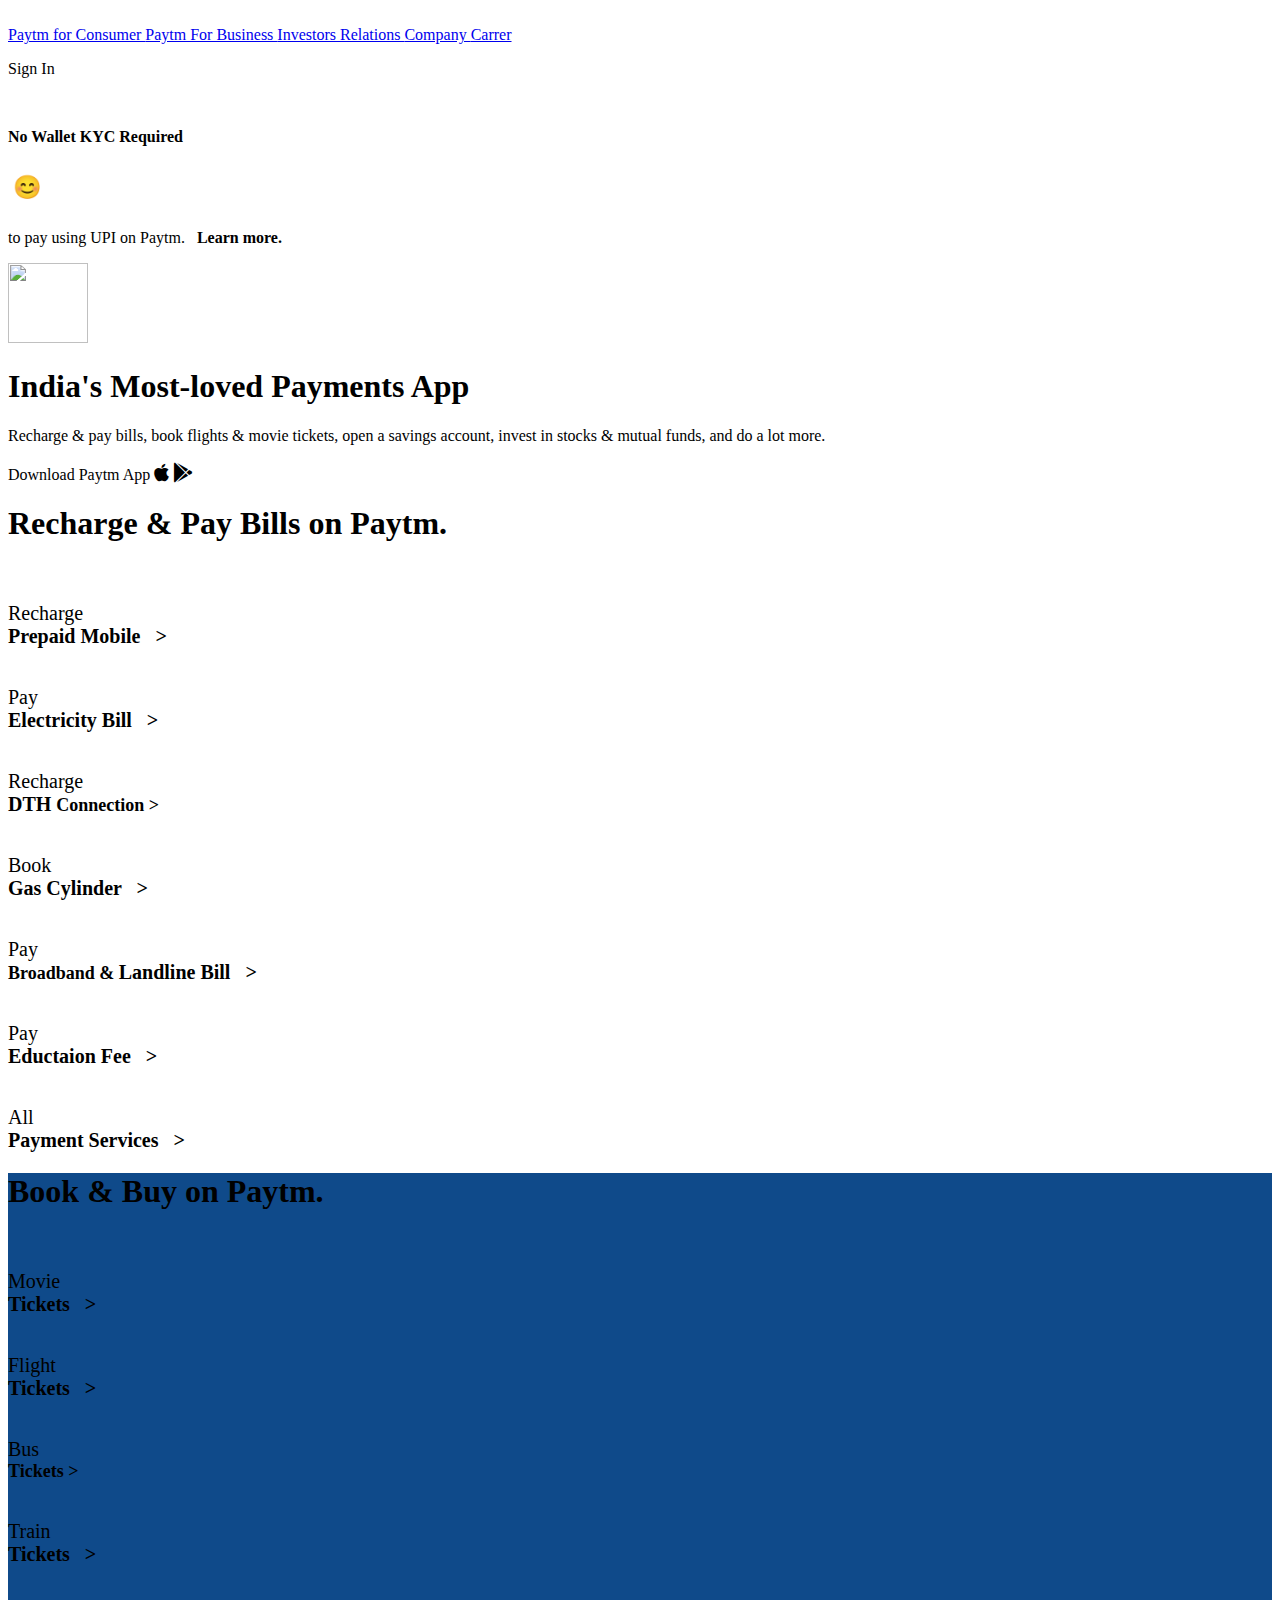
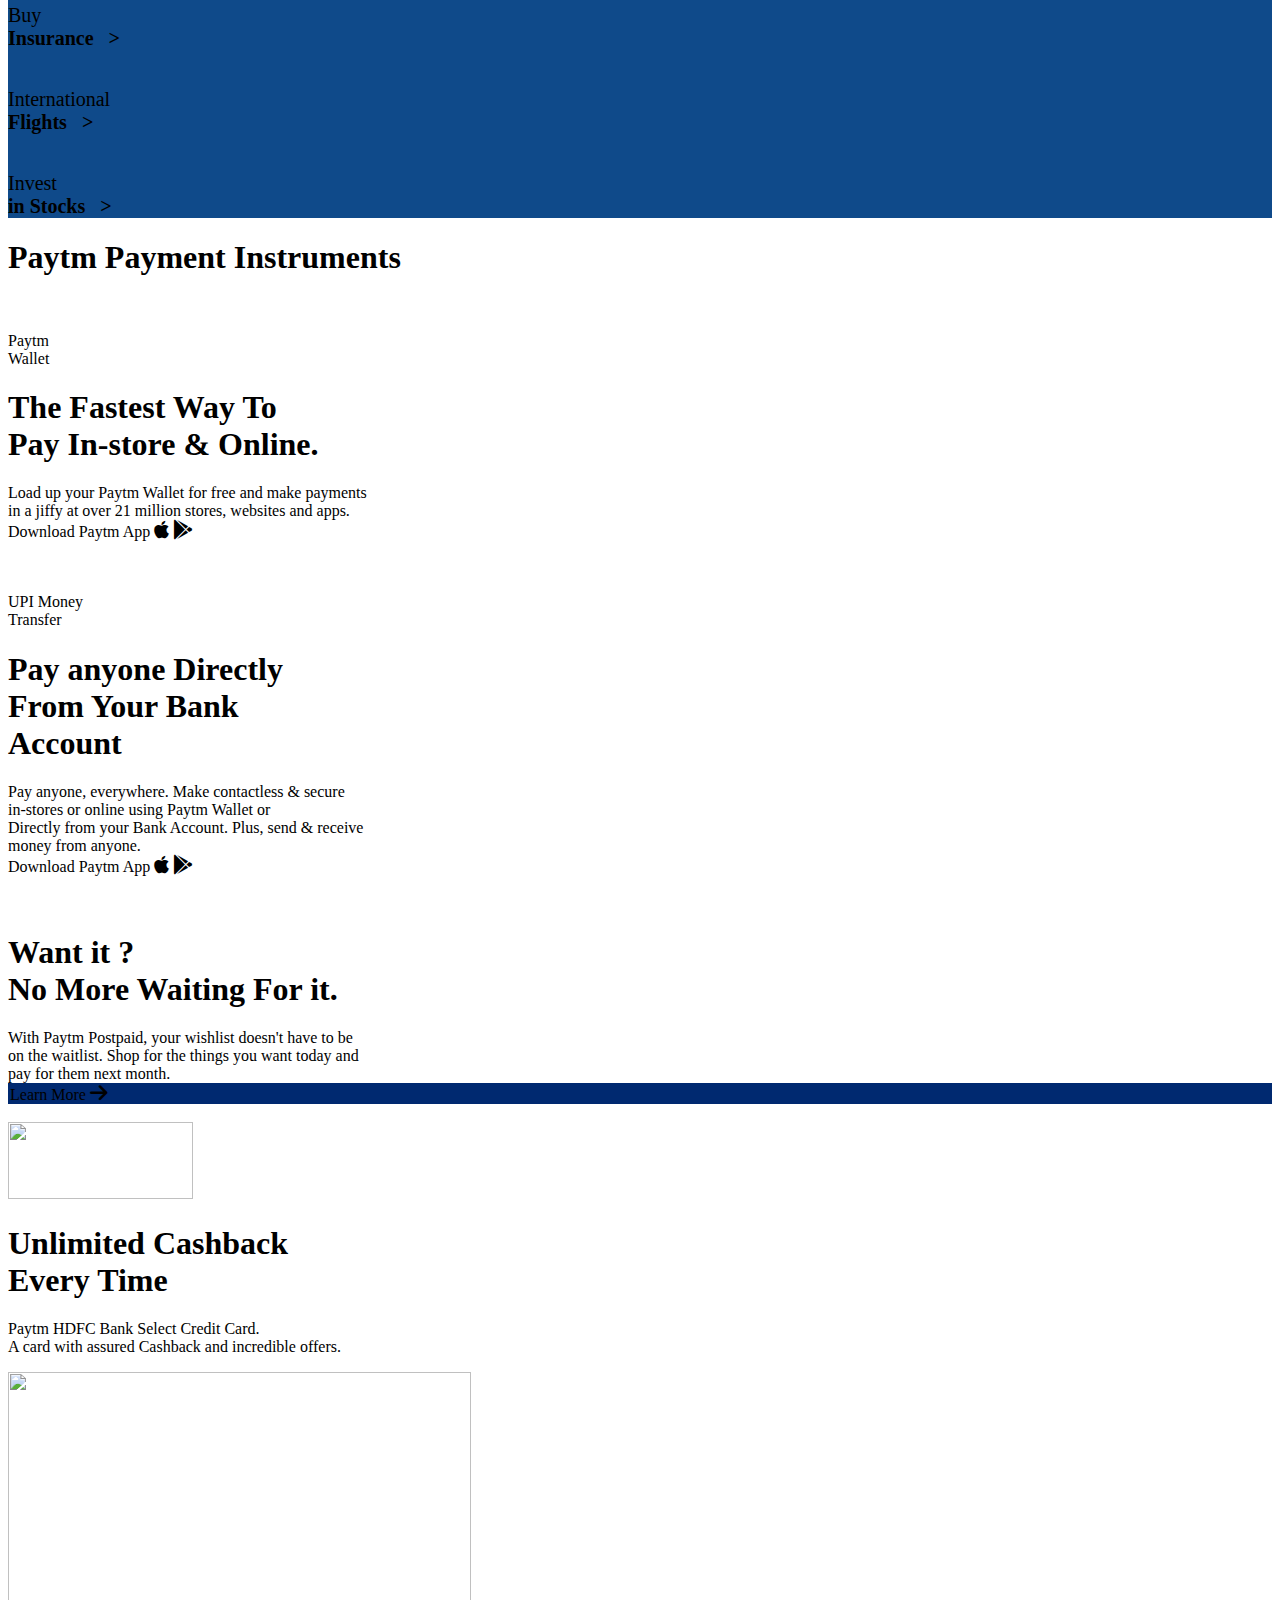
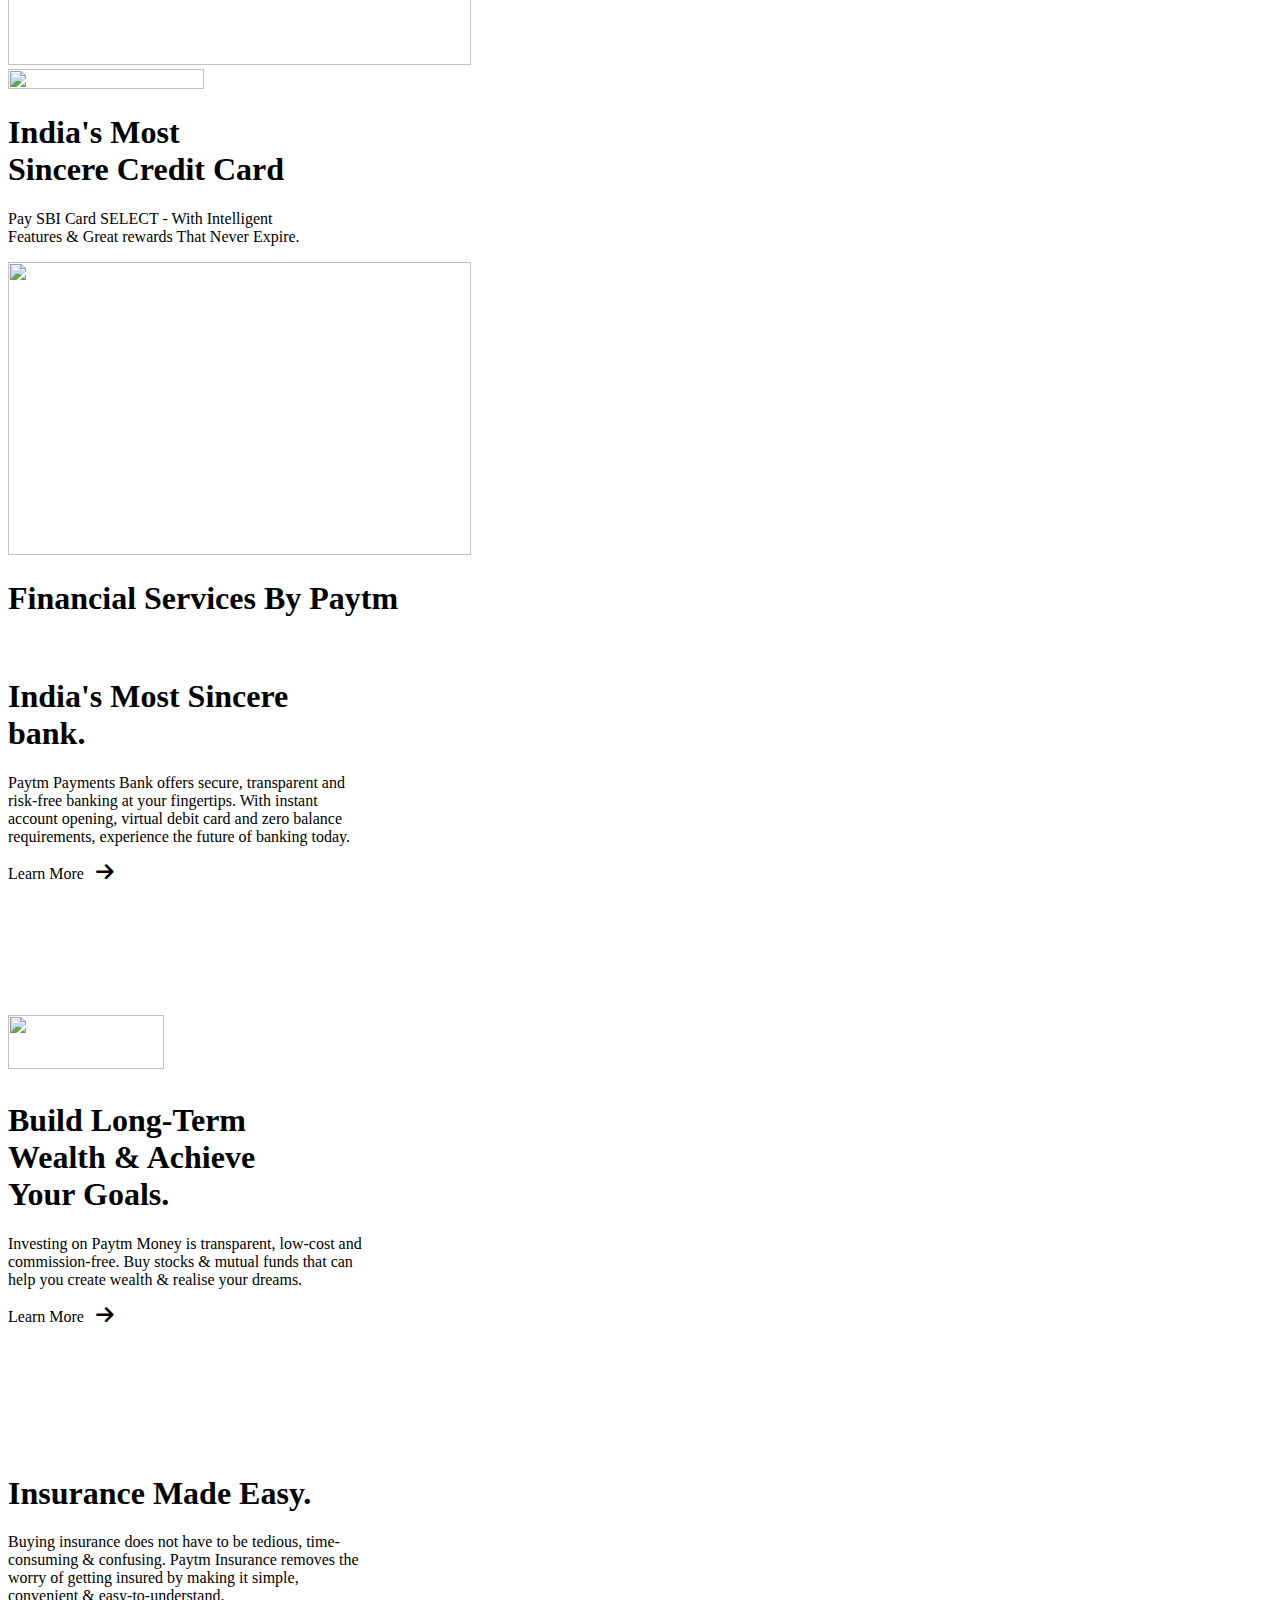
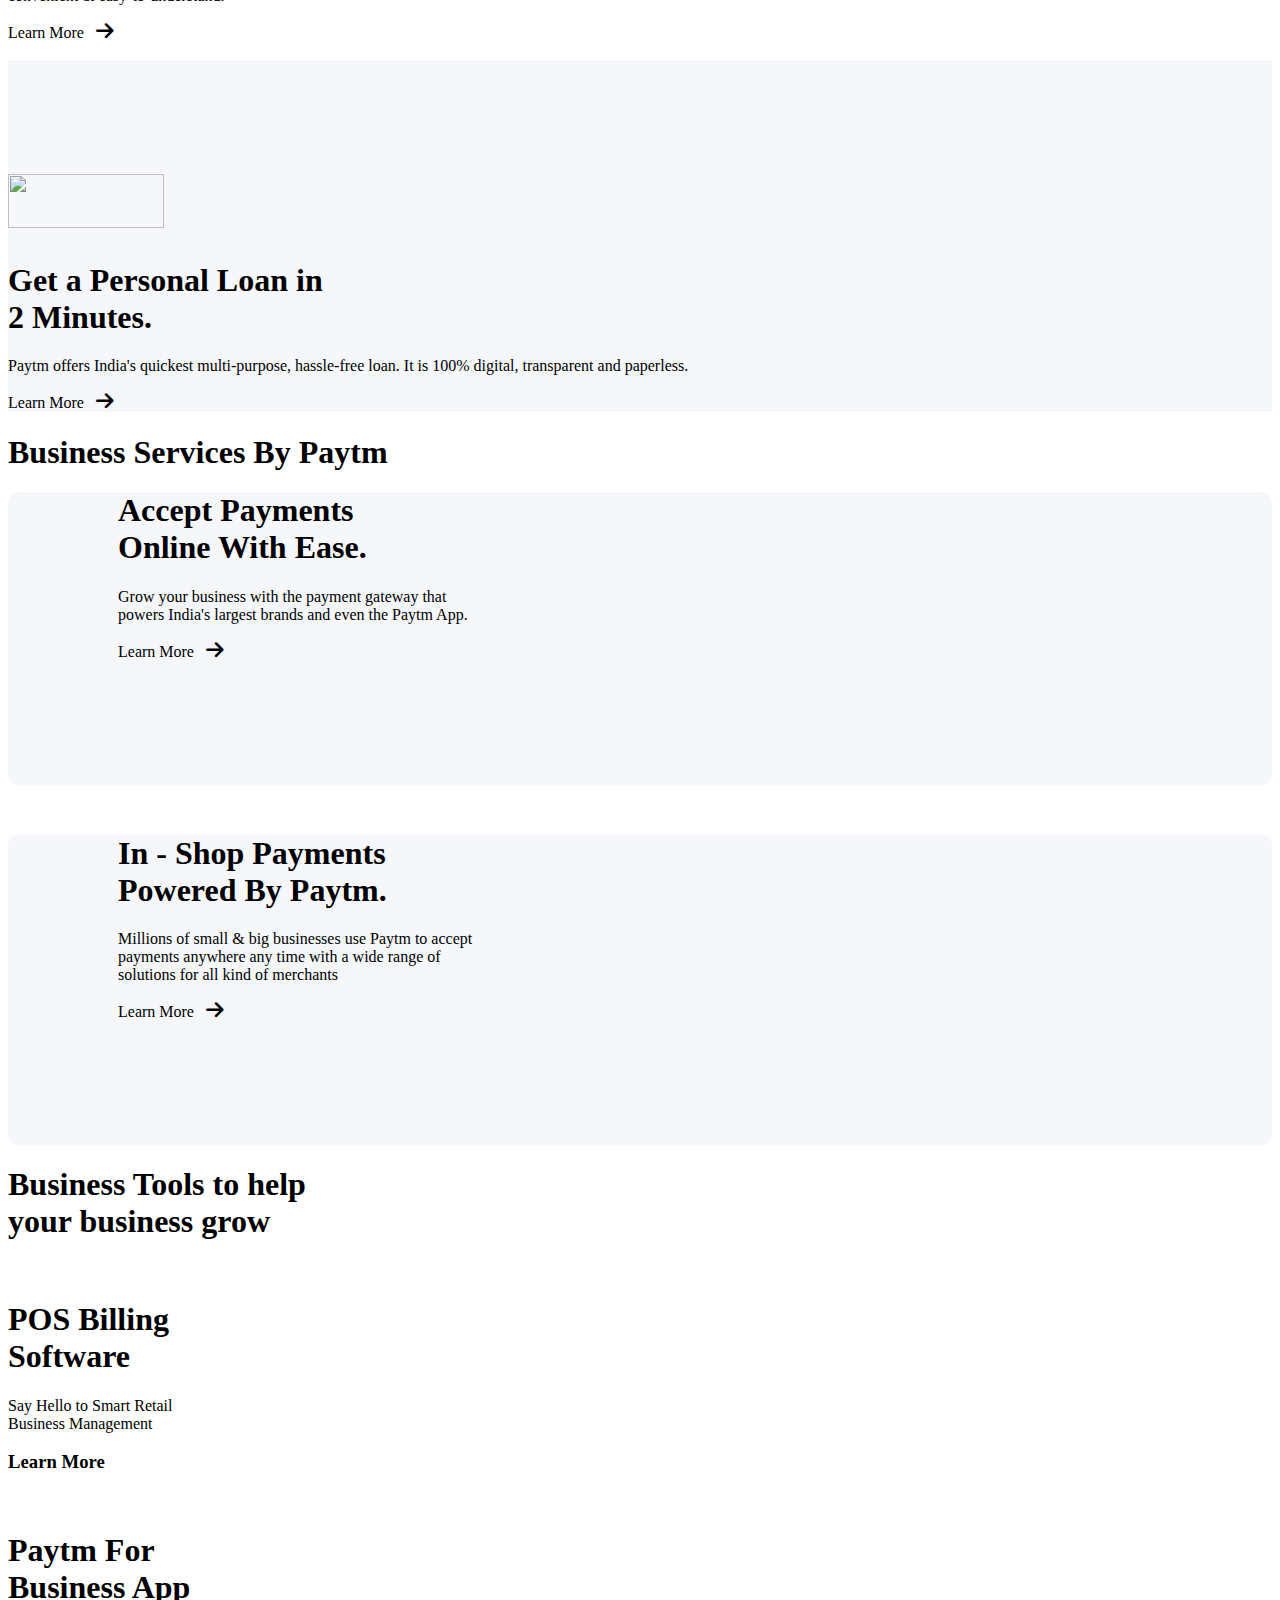
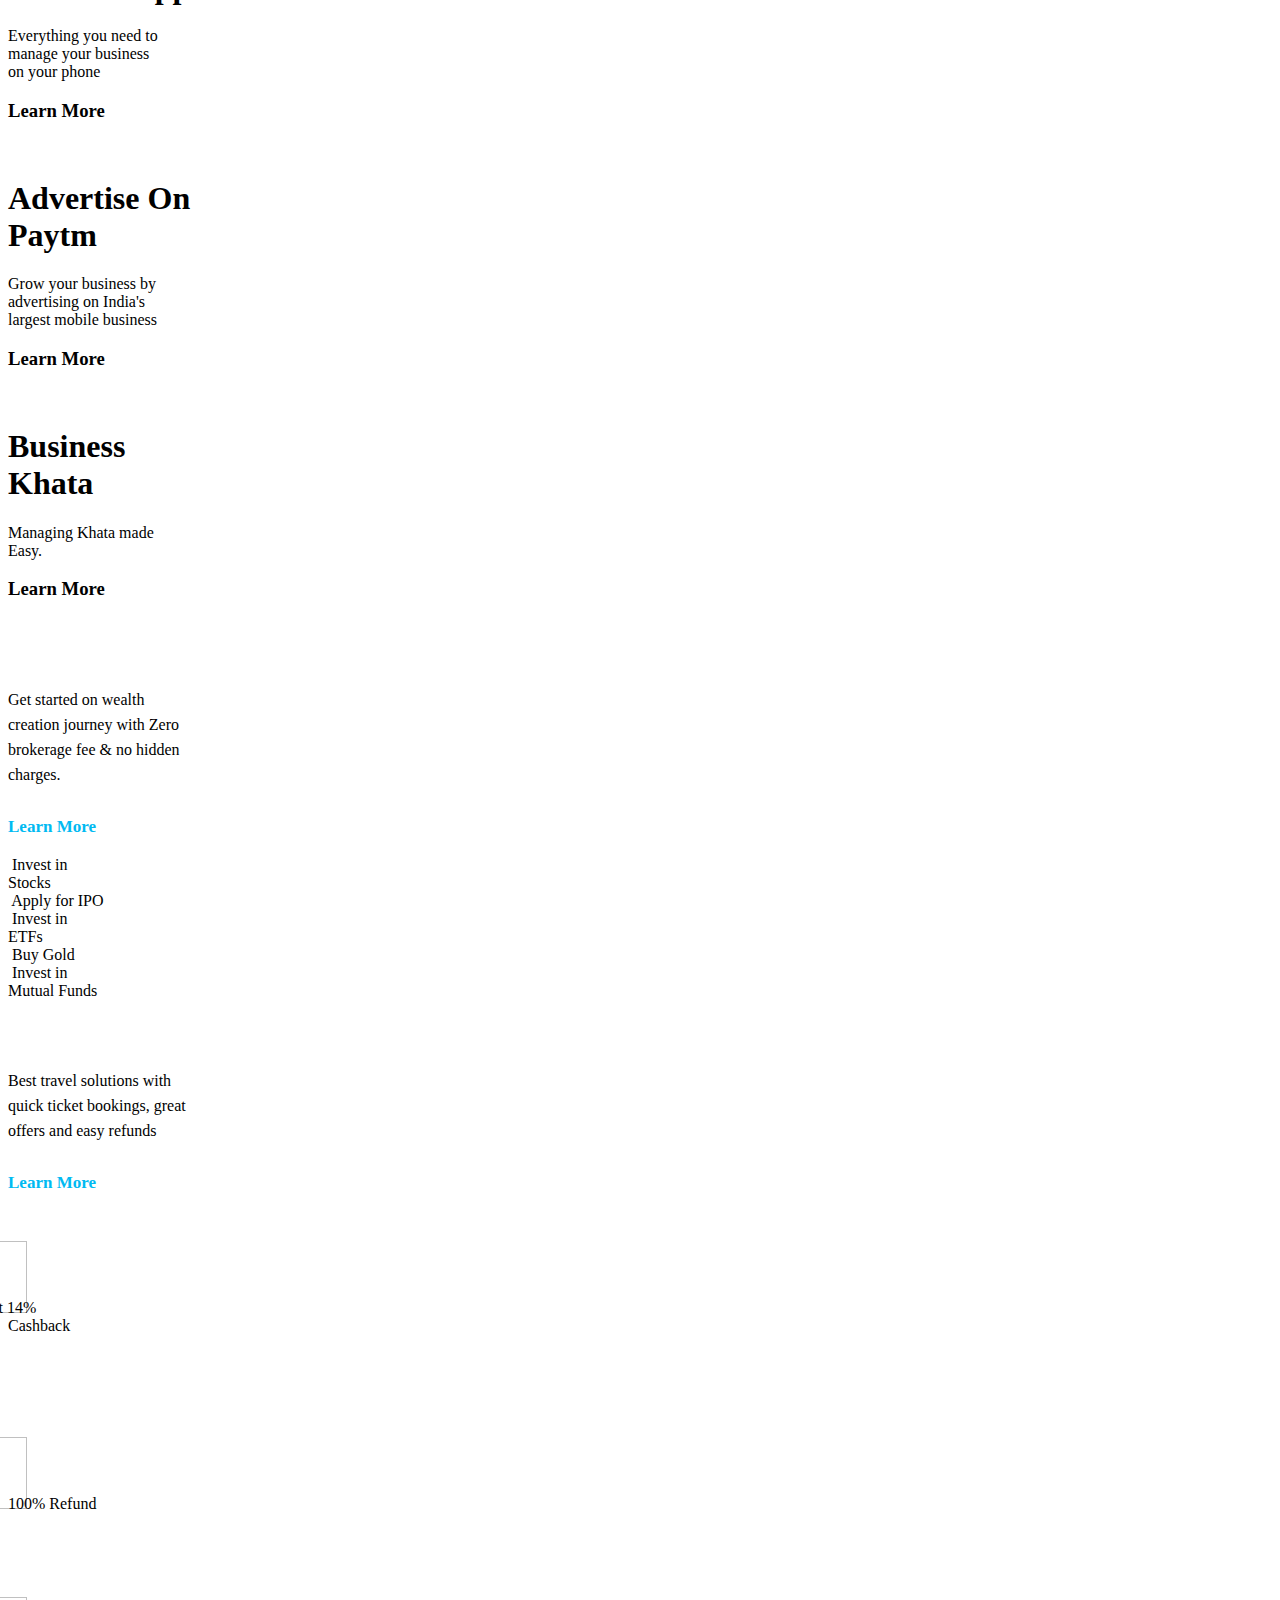
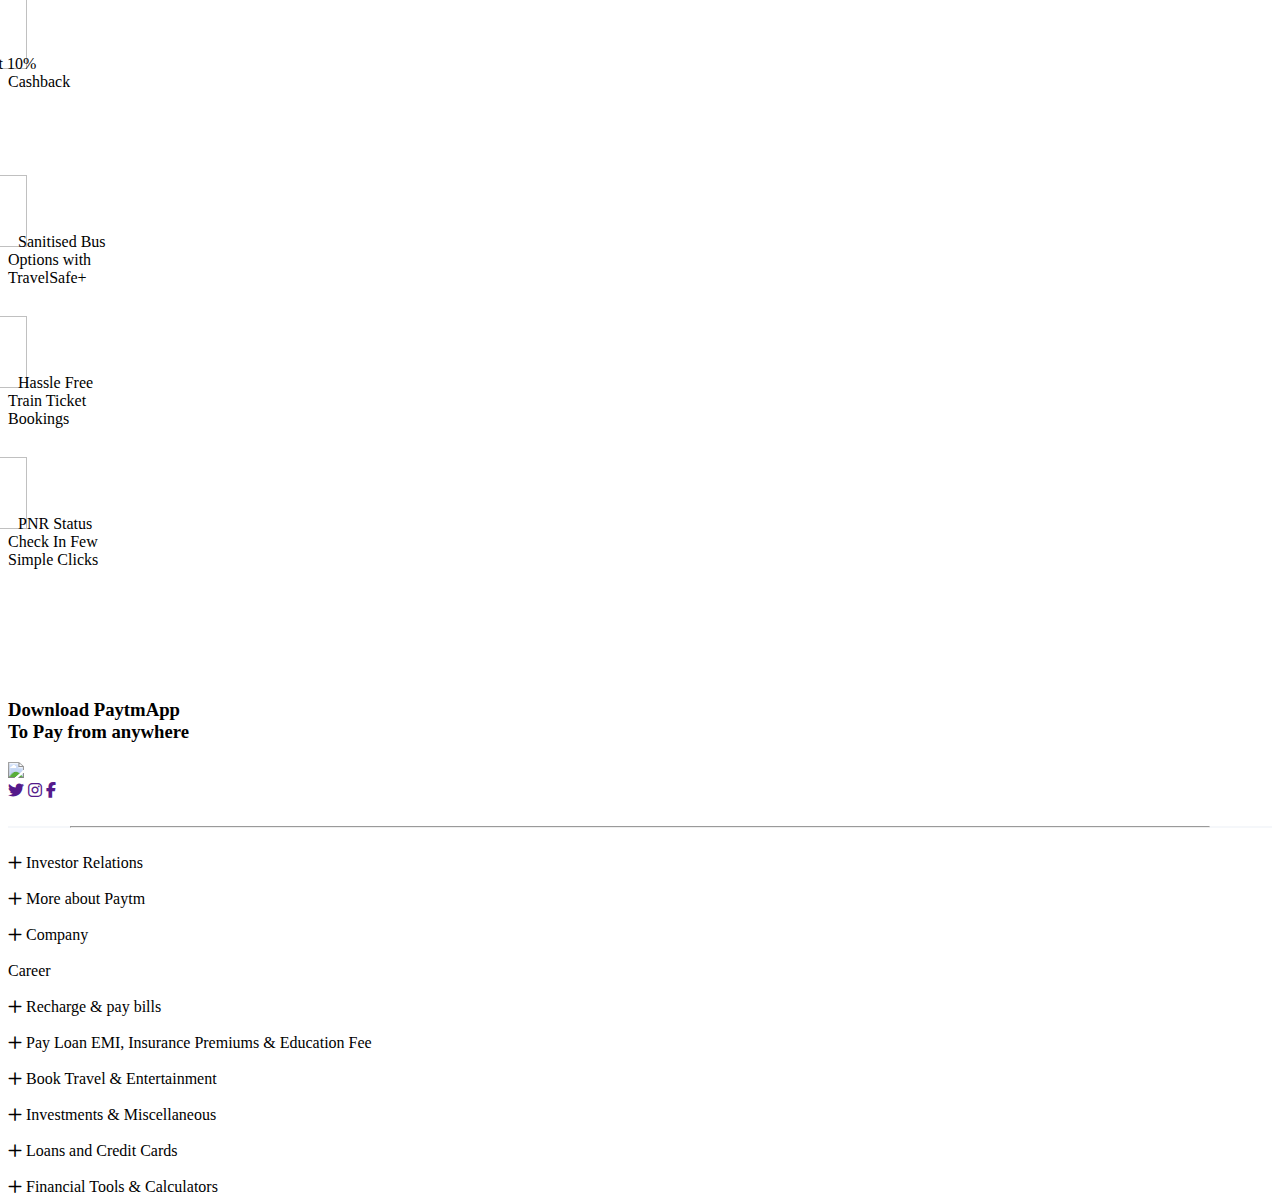
==== index.html @ c81c79cc "Create index.html" ====
<!DOCTYPE html>
<html lang="en">
<head>
    <meta charset="UTF-8">
    <meta http-equiv="X-UA-Compatible" content="IE=edge">
    <meta name="viewport" content="width=device-width, initial-scale=1.0">
    <link rel="stylesheet" href="https://cdnjs.cloudflare.com/ajax/libs/font-awesome/6.4.0/css/all.min.css" crossorigin="anonymous" referrerpolicy="no-referrer" />
    <title> Paytm: Secure & Fast UPI Payments, Recharge Mobile & Pay Bills </title>

    <link rel="icon" href="https://paytm.com/favicon.ico" type="image/x-icon">
    <link rel="apple-touch-icon" href="https://paytm.com/favicon.ico">

    <link rel="stylesheet" href="styles.css"/>

</head>
<body>
    
    <header>
        <div class="roothead">
            <div class="head1">
                <img src="images/images/1.png" alt="">
            </div>

            <nav class="head2">
                <a href="#"> Paytm for Consumer </a>
                <a href="#"> Paytm For Business </a>
                <a href="#"> Investors Relations </a>
                <a href="#"> Company </a>
                <a href="#"> Carrer </a>
            </nav>

            <div class="head3">
                <p> Sign In </p>
                <img src="images/images/2.svg" alt="">
            </div>
        </div>
    </header>

    <div class="banner">
        <p> <b> No Wallet KYC Required </b> <p style="font-size: 23px; padding: 5px;">😊</p> to pay using UPI on Paytm. <b> &nbsp; Learn more. </b> </p>
    </div>

    <div class="division1">
        <div class="part1">
            <div class="payico">
                <img width="80" height="80" src="images/images/3.png" alt="">
            </div>

            <h1>  India's Most-loved Payments App  </h1>

            <div class="divpara">
                 Recharge & pay bills, book flights & movie tickets, open a savings account, invest in stocks & mutual funds, and do a lot more.
            </div>
        </div>

        <img class="bigico" src="images/images/4.png" alt="">

        <div class="downloadpay">
            Download Paytm App 
            <i style="font-size: 20px;" class="fa-brands fa-apple"></i>
            <i style="font-size: 20px;" class="fa-brands fa-google-play"></i>
        </div>
    </div>

    <div class="recharge">
        <h1> Recharge &amp; Pay Bills on Paytm. </h1>

        <div class="flex7">
            <div class="box1">
                <img src="images/images/5.png" alt="">
                 <p style="margin-bottom: 0; font-size: 20px;"> Recharge </p>
                 <b style="margin-bottom: 0; font-size: 20px;"> Prepaid </b>
                 <b style="margin-bottom: 0; font-size: 20px;"> Mobile &NonBreakingSpace; &gt; </b>
            </div>

            <div class="box1">
                <img src="images/images/7.png" alt="">
                 <p style="margin-bottom: 0; font-size: 20px;"> Pay </p>
                 <b style="margin-bottom: 0; font-size: 20px;"> Electricity </b>
                 <b style="margin-bottom: 0; font-size: 20px;"> Bill &NonBreakingSpace; &gt; </b>
            </div>

            <div class="box1">
                <img src="images/images/8.png" alt="">
                 <p style="margin-bottom: 0; font-size: 20px;"> Recharge </p>
                 <b style="margin-bottom: 0; font-size: 20px;"> DTH </b>
                 <b style="margin-bottom: 0; font-size: 18px;"> Connection &gt; </b>
            </div>

            <div class="box1">
                <img src="images/images/9.png" alt="">
                 <p style="margin-bottom: 0; font-size: 20px;"> Book </p>
                 <b style="margin-bottom: 0; font-size: 20px;"> Gas </b>
                 <b style="margin-bottom: 0; font-size: 20px;"> Cylinder &NonBreakingSpace; &gt; </b>
            </div>

            <div class="box1">
                <img src="images/images/router.png" alt="">
                 <p style="margin-bottom: 0; font-size: 20px;"> Pay </p>
                 <b style="margin-bottom: 0; font-size: 18px;"> Broadband &amp; </b>
                 <b style="margin-bottom: 0; font-size: 20px;"> Landline Bill &NonBreakingSpace; &gt; </b>
            </div>

            <div class="box1">
                <img src="images/images/contact.png" alt="">
                 <p style="margin-bottom: 0; font-size: 20px;"> Pay </p>
                 <b style="margin-bottom: 0; font-size: 20px;"> Eductaion </b>
                 <b style="margin-bottom: 0; font-size: 20px;"> Fee &NonBreakingSpace; &gt; </b>
            </div>

            <div class="box1">
                <img src="images/images/11.png" alt="">
                 <p style="margin-bottom: 0; font-size: 20px;"> All </p>
                 <b style="margin-bottom: 0; font-size: 20px;"> Payment </b>
                 <b style="margin-bottom: 0; font-size: 20px;"> Services &NonBreakingSpace; &gt; </b>
            </div>
        </div>
    </div>

    <div class="recharge" style="background: #0f4a8a;">
        <h1> Book &amp; Buy on Paytm. </h1>

        <div class="flex7">
            <div class="box1">
                <img src="images/images/12.png" alt="">
                 <p style="margin-bottom: 0; font-size: 20px;"> Movie </p>
                 <b style="margin-bottom: 0; font-size: 20px;"> Tickets &NonBreakingSpace; &gt; </b>
            </div>

            <div class="box1">
                <img src="images/images/13.png" alt="">
                 <p style="margin-bottom: 0; font-size: 20px;"> Flight </p>
                 <b style="margin-bottom: 0; font-size: 20px;"> Tickets &NonBreakingSpace; &gt; </b>
            </div>

            <div class="box1">
                <img src="images/images/14.png" alt="">
                 <p style="margin-bottom: 0; font-size: 20px;"> Bus </p>
                 <b style="margin-bottom: 0; font-size: 18px;"> Tickets &gt; </b>
            </div>

            <div class="box1">
                <img src="images/images/15.png" alt="">
                 <p style="margin-bottom: 0; font-size: 20px;"> Train </p>
                 <b style="margin-bottom: 0; font-size: 20px;"> Tickets &NonBreakingSpace; &gt; </b>
            </div>

            <div class="box1">
                <img src="images/images/16.png" alt="">
                 <p style="margin-bottom: 0; font-size: 20px;"> Buy </p>
                 <b style="margin-bottom: 0; font-size: 20px;"> Insurance &NonBreakingSpace; &gt; </b>
            </div>

            <div class="box1">
                <img src="images/images/17.png" alt="">
                 <p style="margin-bottom: 0; font-size: 20px;"> International </p>
                 <b style="margin-bottom: 0; font-size: 20px;"> Flights &NonBreakingSpace; &gt; </b>
            </div>

            <div class="box1">
                <img src="images/images/18.png" alt="">
                 <p style="margin-bottom: 0; font-size: 20px;"> Invest </p>
                 <b style="margin-bottom: 0; font-size: 20px;"> in Stocks &NonBreakingSpace; &gt; </b>
            </div>
        </div>
    </div>

    <div class="instrument">
        <h1> Paytm Payment Instruments </h1>
        <div class="ban1">
            <div class="fast">
                <div class="wallet">
                    <div class="wallie">
                        <img src="images/images/20.png" alt="">
                        <p> Paytm <br> Wallet </p>
                    </div>

                    <div class="wallet2">
                        <h1> The Fastest Way To <br> Pay In-store &amp; Online. </h1>
                        <span> Load up your Paytm Wallet for free and make payments <br> in a jiffy at over 21 million stores, websites and apps. </span>
                        
                    </div>

                    <div class="downloadpay">
                        Download Paytm App 
                        <i style="font-size: 20px;" class="fa-brands fa-apple"></i>
                        <i style="font-size: 20px;" class="fa-brands fa-google-play"></i>
                    </div>
                </div>

                <img style="margin-top:-155px" width="539" src="images/images/19.png" alt="">
            </div>
        </div>
    </div>

    <div class="instrument" style="padding-top: 0; padding-bottom: 0;">
        <div class="ban1">
            <div class="fast">
                <div class="wallet">
                    <div class="wallie">
                        <img src="images/images/21.png" alt="">
                        <p> UPI Money <br> Transfer </p>
                    </div>

                    <div class="wallet2">
                        <h1> Pay anyone Directly <br> From Your Bank <br> Account </h1>
                        <span> Pay anyone, everywhere. Make contactless & secure <br> in-stores or online using Paytm Wallet or <br> Directly from your Bank Account. Plus, send & receive <br> money from anyone. </span>
                        
                    </div>

                    <div class="downloadpay">
                        Download Paytm App 
                        <i style="font-size: 20px;" class="fa-brands fa-apple"></i>
                        <i style="font-size: 20px;" class="fa-brands fa-google-play"></i>
                    </div>
                </div>

                <img style="margin-top:-155px" width="539" src="images/images/22.png" alt="">
            </div>
        </div>
    </div>

    <div class="instrument" style="padding-top: 0; padding-bottom: 0;">
        <div class="ban1">
            <div class="fast">
                <div class="wallet">
                    <div class="wallie">
                        <img src="images/images/23.png" alt="">
                    </div>

                    <div class="wallet2">
                        <h1> Want it ? <br> No More Waiting For it.</h1>
                        <span> With Paytm Postpaid, your wishlist doesn't have to be <br> on the waitlist. Shop for the things you want today and <br> pay for them next month. </span>
                        
                    </div>

                    <div class="downloadpay" style="background: #002970; padding-left: 2px; padding-right: 2px;">
                        Learn More 
                        <i style="font-size: 20px;" class="fa-solid fa-arrow-right"></i>
                    </div>
                </div>

                <img style="margin-top:-155px" width="539" src="images/images/19.png" alt="">
            </div>
        </div>
    </div>

    <div class="paybank">
        <div class="bank1">
            <img width="185.07" height="77" src="images/images/25.png" alt="">
            <h1> Unlimited Cashback <br> Every Time </h1>
            <p> Paytm HDFC Bank Select Credit Card. <br> A card with assured Cashback and incredible offers. </p>
            <img width="463" height="293" src="images/images/26.png" alt="">
        </div>

        <div class="bank2">
            <img width="196.07" height="20" src="images/images/27.png" alt="">
            <h1> India's Most <br> Sincere Credit Card </h1>
            <p> Pay SBI Card SELECT - With Intelligent <br> Features &AMP; Great rewards That Never Expire. </p>
            <img width="463" height="293" src="images/images/28.png" alt="">
        </div>
    </div>

    <div class="finance">
        <h1> Financial Services By Paytm </h1>

        <div class="sincere">
            <div class="finger">
                <div class="fingerleft">
                    <img style="width: 212px; padding-bottom: 12px;" src="images/images/29.png" alt=""></img>

                    <h1> India's Most Sincere <br> bank. </h1>

                    <p> Paytm Payments Bank offers secure, transparent and <br> risk-free banking at your fingertips. With instant <br> account opening, virtual debit card and zero balance <br>requirements, experience the future of banking today.</p>
                
                    <span> Learn More &NonBreakingSpace; <i style="font-size: 20px;" class="fa-solid fa-arrow-right"></i> </span>
                </div>

                <img style="width:452px; z-index:1;" src="images/images/30.png" alt="">
            </div>
        </div>
    </div>

    <div class="finance2">
        <div class="sincere2">
            <div class="finger2">
                <img style="margin-top:110px; width:452px; z-index:1;" src="images/images/31.png" alt="">

                <div class="fingerright">
                    <img style="width: 156px; height:54px; padding-bottom: 12px;" src="images/images/32.png" alt=""></img>

                    <h1> Build Long-Term <br> Wealth &amp; Achieve <br> Your Goals. </h1>

                    <p> Investing on Paytm Money is transparent, low-cost and <br> commission-free. Buy stocks & mutual funds that can <br> help you create wealth & realise your dreams. </p>
                
                    <span> Learn More &NonBreakingSpace; <i style="font-size: 20px;" class="fa-solid fa-arrow-right"></i> </span>
                </div>
            </div>
        </div>
    </div>

    <div class="finance">
        <div class="sincere">
            <div class="finger" style="margin-top: 110px;">
                <div class="fingerleft">
                    <img style="width: 212px; padding-bottom: 12px;" src="images/images/34.jpeg" alt=""></img>

                    <h1> Insurance Made Easy. </h1>

                    <p> Buying insurance does not have to be tedious, time-<br>consuming & confusing. Paytm Insurance removes the <br> worry of getting insured by making it simple, <br> convenient & easy-to-understand. </p>
                
                    <span> Learn More &NonBreakingSpace; <i style="font-size: 20px;" class="fa-solid fa-arrow-right"></i> </span>
                </div>

                <img style="width:452px; z-index:1;" src="images/images/35.png" alt="">
            </div>
        </div>
    </div>

    <div class="finance2" style="background-image: none;">
        <div class="sincere2" style="background:#f5f7fa;">
            <div class="finger2">
                <img style="margin-top:110px; width:452px; z-index:1;" src="images/images/36.png" alt="">

                <div class="fingerright">
                    <img style="width: 156px; height:54px; padding-bottom: 12px;" src="images/images/37.png" alt=""></img>

                    <h1> Get a Personal Loan in <br> 2 Minutes. </h1>

                    <p> Paytm offers India's quickest multi-purpose, hassle-free loan. It is 100% digital, transparent and paperless. </p>
                
                    <span> Learn More &NonBreakingSpace; <i style="font-size: 20px;" class="fa-solid fa-arrow-right"></i> </span>
                </div>
            </div>
        </div>
    </div>

    <div class="finance">
        <h1> Business Services By Paytm </h1>

        <div class="sincere">
            <div class="finger" style="border-radius: 10px; background:#f5f7fa;">
                <div class="fingerleft">
                    <h1 style="padding-left: 110px;"> Accept Payments <br> Online With Ease. </h1>

                    <p style="padding-left: 110px;"> Grow your business with the payment gateway that <br> powers India's largest brands and even the Paytm App. </p>
                    <span style="margin-left: 110px;"> Learn More &NonBreakingSpace; <i style="font-size: 20px;" class="fa-solid fa-arrow-right"></i> </span>
                </div>

                <img style="width: 433px; z-index:1; padding-top: 60px; padding-bottom: 60px;" src="images/images/38.png" alt="">
            </div>

             <div class="finger" style="border-radius: 10px; background:#f5f7fa; margin-top: 50px;">
                <div class="fingerleft">
                    <h1 style="padding-left: 110px;"> In - Shop Payments <br> Powered By Paytm. </h1>

                    <p style="padding-left: 110px;"> Millions of small & big businesses use Paytm to accept <br> payments anywhere any time with a wide range of <br> solutions for all kind of merchants </p>
                    <span style="margin-left: 110px;"> Learn More &NonBreakingSpace; <i style="font-size: 20px;" class="fa-solid fa-arrow-right"></i> </span>
                </div>

                <img style="width: 433px; z-index:1; padding-top: 60px; padding-bottom: 60px;" src="images/images/39.png" alt="">
            </div>
        </div>
    </div>

    <div class="business">
        <h1> Business Tools to help <br> your business grow </h1>
        <div class="smallbox">
            <div class="sbox1">
                <img style="width: 100%;" src="images/images/40.png" alt="">

                <h1> POS Billing <br> Software </h1>

                <p> Say Hello to Smart Retail <br> Business Management </p>
                <h3> <b> Learn More </b> </h3>
            </div>

            <div class="sbox1">
                <img style="width: 100%;" src="images/images/41.png" alt="">

                <h1> Paytm For <br>Business App </h1>

                <p> Everything you need to <br> manage your business <br> on your phone </p>
                <h3> <b> Learn More </b> </h3>
            </div>

            <div class="sbox1">
                <img style="width: 100%;" src="images/images/42.png" alt="">

                <h1> Advertise On <br> Paytm </h1>

                <p> Grow your business by <br> advertising on India's <br> largest mobile business </p>
                <h3> <b> Learn More </b> </h3>
            </div>

            <div class="sbox1">
                <img style="width: 100%;" src="images/images/43.png" alt="">

                <h1> Business <br> Khata </h1>

                <p> Managing Khata made <br> Easy. </p>
                <h3> <b> Learn More </b> </h3>
            </div>
        </div>
    </div>

    <div class="wealth">
        <div class="wealthleft">
            <img width="160" src="images/images/44.png" alt="">

            <p style="margin-top: 50px; line-height: 25px;"> Get started on wealth <br> creation journey with Zero <br> brokerage fee & no hidden <br> charges. </p>

            <p style="padding-top: 10px; font-size: 17px; color: #00baf2; font-weight: 600; line-height: 25px; cursor: pointer;"> Learn More </p>
        </div>

        <div class="rightwealth">
            <div class="wbox1">
                <div class="wbox2">
                    <img src="images/images/45.png" alt="">
                    <span> Invest in <br> Stocks </span>
                </div>
            </div>

            <div class="wbox1">
                <div class="wbox2">
                    <img src="images/images/46.png" alt="">
                    <span> Apply for IPO </span>
                </div>
            </div>

            <div class="wbox1">
                <div class="wbox2">
                    <img src="images/images/47.png" alt="">
                    <span> Invest in <br> ETFs </span>
                </div>
            </div>

            <div class="wbox1">
                <div class="wbox2">
                    <img src="images/images/48.png" alt="">
                    <span> Buy Gold </span>
                </div>
            </div>

            <div class="wbox1">
                <div class="wbox2">
                    <img src="images/images/49.png" alt="">
                    <span> Invest in <br> Mutual Funds </span>
                </div>
            </div>
        </div>
    </div>

    <div class="wealth" style="margin-bottom: 130px;">
        <div class="wealthleft">
            <img width="160" src="images/images/50.png" alt="">

            <p style="margin-top: 50px; line-height: 25px;"> Best travel solutions with <br> quick ticket bookings, great <br> offers and easy refunds </p>

            <p style="padding-top: 10px; font-size: 17px; color: #00baf2; font-weight: 600; line-height: 25px; cursor: pointer;"> Learn More </p>
        </div>

        <div class="rightwealth">
            <div class="wbox1">
                <div class="wbox2">
                    <img style="width: 72px; height: 72px; margin-top: 29px; margin-left: -53px;" src="images/images/51.png" alt="">
                    <span style="margin-left: -53px;"> Flat 14% <br> Cashback </span>

                    <p style="margin-top: 0px; margin-left: -53px; color: #fff;"> <b> with code </b> </p>
                    <p style="margin-top: -8px; margin-left: -13px; color: #fff; font-size: small;"> <b> WELCOMEFLIGHT </b> </p>
                </div>
                <br>
            </div>

            <div class="wbox1">
                <div class="wbox2">
                    <img style="width: 72px; height: 72px; margin-top: 29px; margin-left: -53px;" src="images/images/52.png" alt="">
                    <span style="margin-left: -23px;"> 100% Refund </span>

                    <p style="margin-top: 0px; margin-left: -53px; color: #fff;"> <b> with patm's </b> </p>
                    <p style="margin-top: -8px; margin-left: -13px; color: #fff; font-size: smaller;"> <b> Cancellation Protect </b> </p>
                </div>
            </div>

            <div class="wbox1">
                <div class="wbox2">
                    <img style="width: 72px; height: 72px; margin-top: 29px; margin-left: -53px;" src="images/images/53.png" alt="">
                    <span style="margin-left: -53px;"> Flat 10% <br> Cashback </span>

                    <p style="margin-top: 0px; margin-left: -53px; color: #fff;"> <b> with code </b> </p>
                    <p style="margin-top: -8px; margin-left: -53px; color: #fff; font-size: small;"> <b> HAPPYBUS </b> </p>
                </div>
            </div>

            <div class="wbox1">
                <div class="wbox2">
                    <img style="width: 72px; height: 72px; margin-top: 29px; margin-left: -53px;" src="images/images/54.png" alt="">
                    <span style="margin-left: -13px;"> Sanitised Bus <br> Options with <br> TravelSafe+ </span>
                </div>
            </div>

            <div class="wbox1">
                <div class="wbox2">
                    <img style="width: 72px; height: 72px; margin-top: 29px; margin-left: -53px;" src="images/images/55.png" alt="">
                    <span style="margin-left: -13px;"> Hassle Free <br> Train Ticket  <br> Bookings </span>
                </div>
            </div>

            <div class="wbox1">
                <div class="wbox2">
                    <img style="width: 72px; height: 72px; margin-top: 29px; margin-left: -53px;" src="images/images/56.png" alt="">
                    <span style="margin-left: -13px;"> PNR Status <br> Check In Few  <br> Simple Clicks </span>
                </div>
            </div>
        </div>
    </div>


    <div class="div18">
        <h3>Download PaytmApp<br>To Pay from anywhere</h3>
        <a href=""><img src="images/images/57.jpg"></a>
        <!-- <a href=""><img src="images/google.svg"></a> -->
        <div>
          <a href=""><i class="fa-brands fa-twitter"></i></a>
            <a href=""><i class="fa-brands fa-instagram"></i></a>
            <a href=""><i class="fa-brands fa-facebook-f"></i></a>
        </div>
      </div>
      <br>

      <div style="background: #f5f7fa;">
        <hr width="90%">
      </div>

      <br>
      <div class="div19">
        <i class="fa-regular fa-plus"></i>
        <span>Investor Relations</span>
        <span class="line"></span>

        <br>
        <br>
        <i class="fa-regular fa-plus"></i>
        <span>More about Paytm</span>
        <span class="line" style="padding:0% 40%"></span>

        <br>
        <br>
        <i class="fa-regular fa-plus"></i>
        <span>Company </span>
        <span class="line" style="padding:0% 42.4%"></span>

        <br>
        <br>
        <span>Career</span>
        <span class="line" style="padding:0% 44.25%"></span>

        <br>
        <br>
        <i class="fa-regular fa-plus"></i>
        <span>Recharge & pay bills</span>
        <span class="line" style="padding:0% 40%"></span>

        <br>
        <br>
        <i class="fa-regular fa-plus"></i>
        <span>Pay Loan EMI, Insurance Premiums & Education Fee</span>
        <span class="line" style="padding:0% 31.5%"></span>

        <br>
        <br>
        <i class="fa-regular fa-plus"></i>
        <span>Book Travel & Entertainment</span>
        <span class="line" style="padding:0% 38%"></span>

        <br>
        <br>
        <i class="fa-regular fa-plus"></i>
        <span>Investments & Miscellaneous</span>
        <span class="line" style="padding:0% 38%"></span>

        <br>
        <br>
        <i class="fa-regular fa-plus"></i>
        <span>Loans and Credit Cards</span>
        <span class="line" style="padding:0% 39.5%"></span>

        <br>
        <br>
        <i class="fa-regular fa-plus"></i>
        <span>Financial Tools & Calculators</span>
        <span class="line" style="padding:0% 38%"></span>
      </div>

      <div class="l1"></div>
      <div class="l2"></div>

</body>
</html>
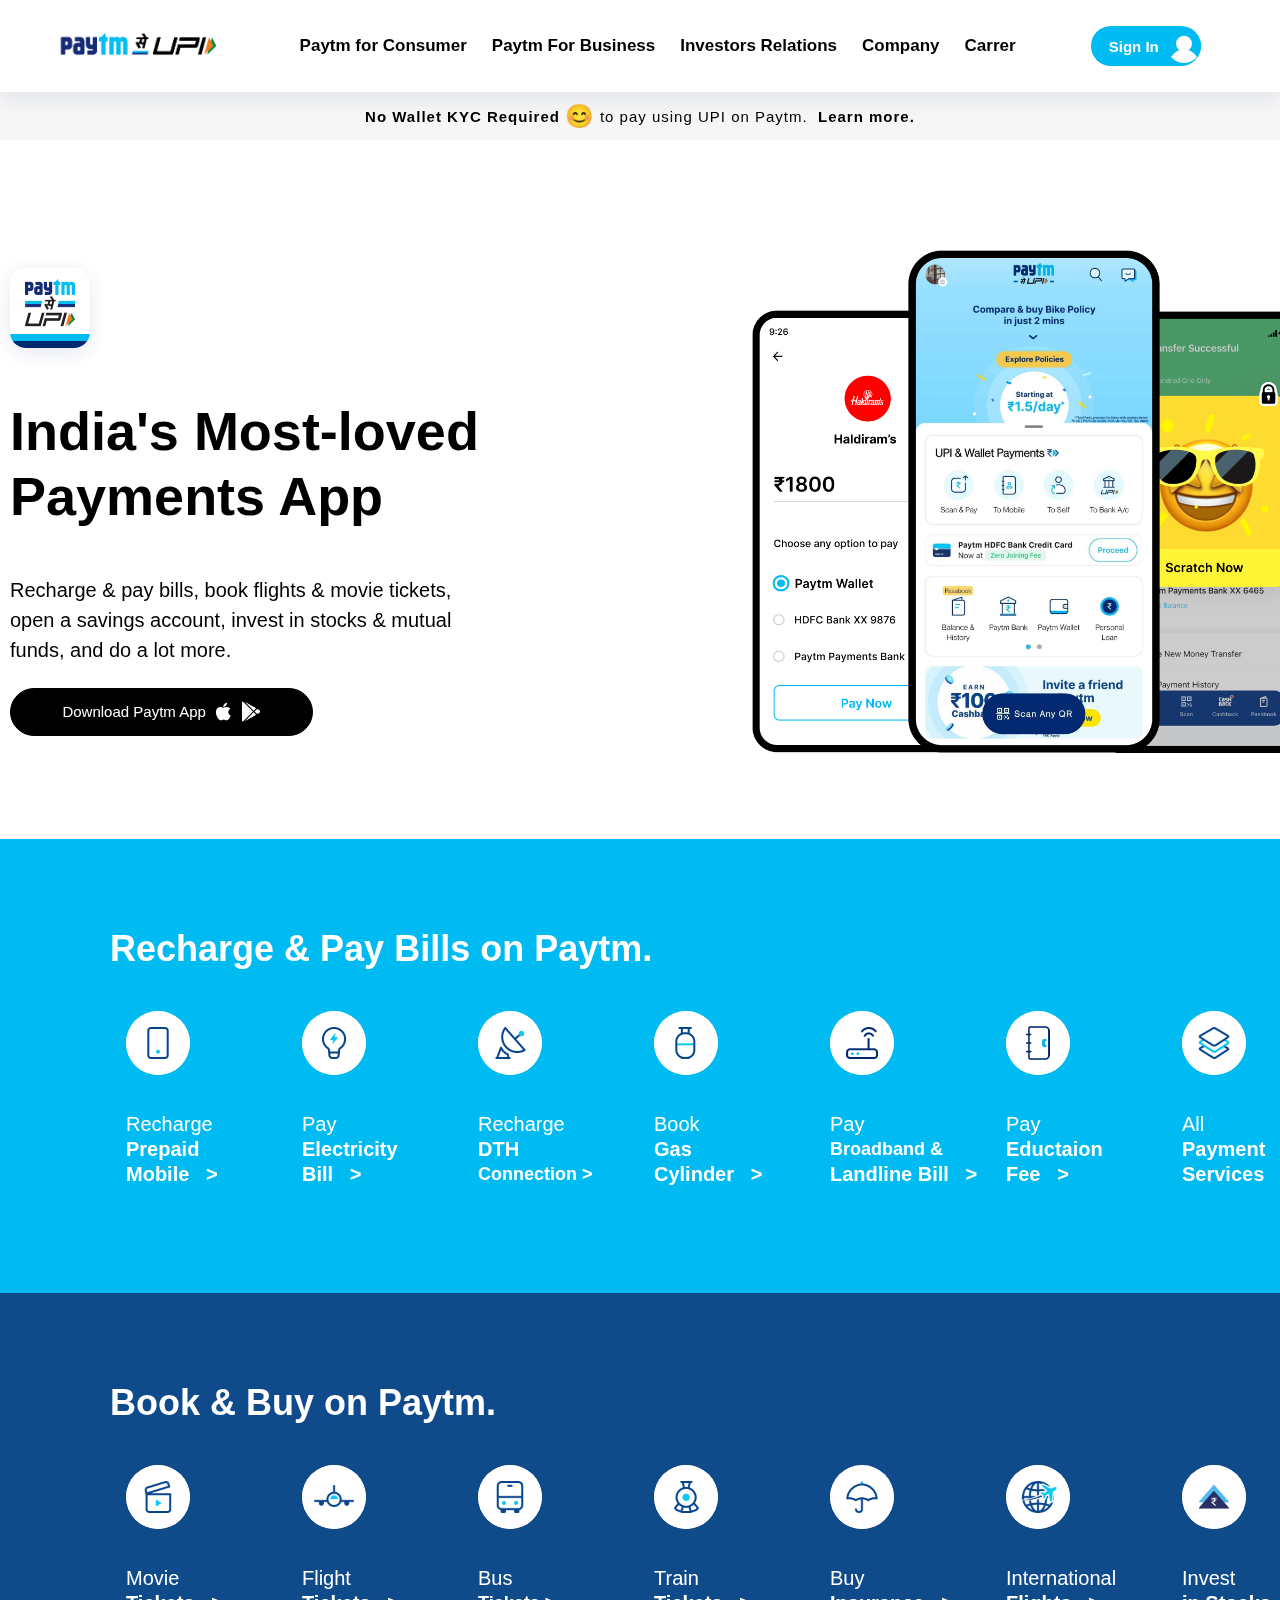
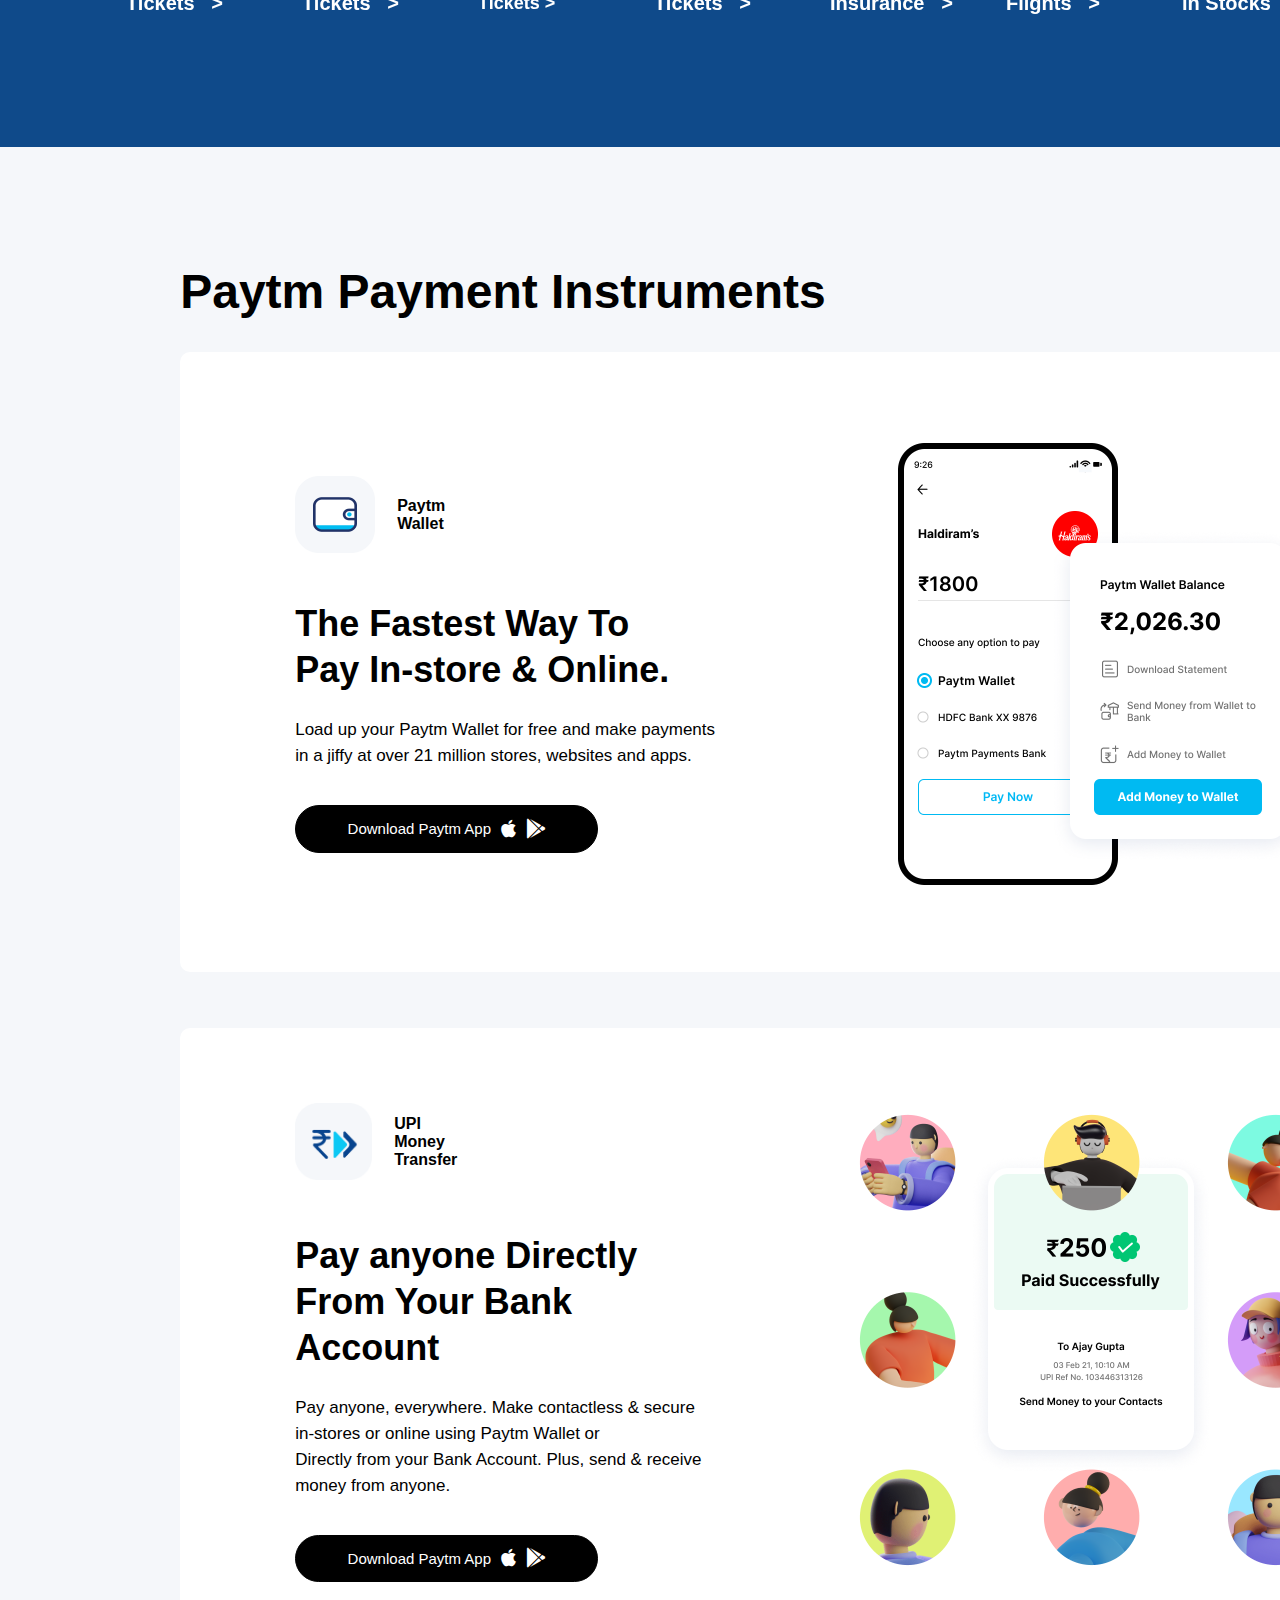
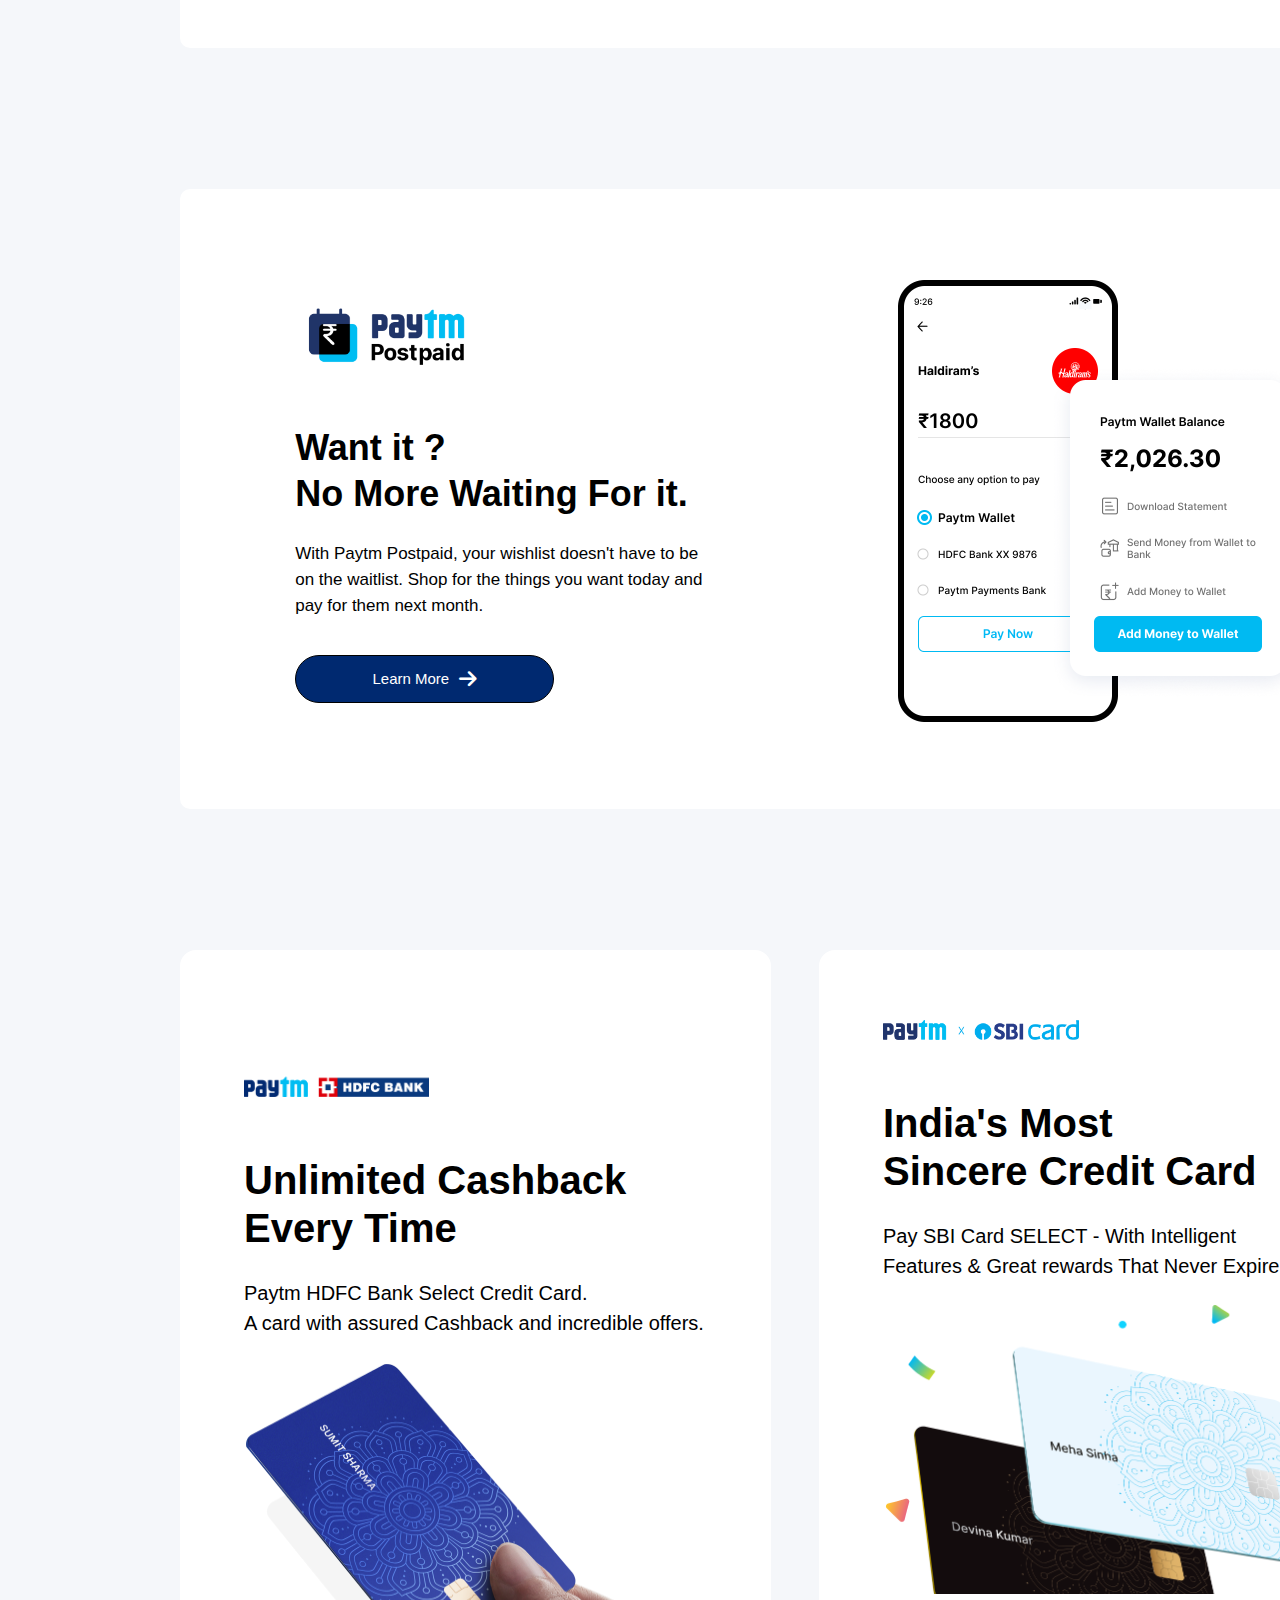
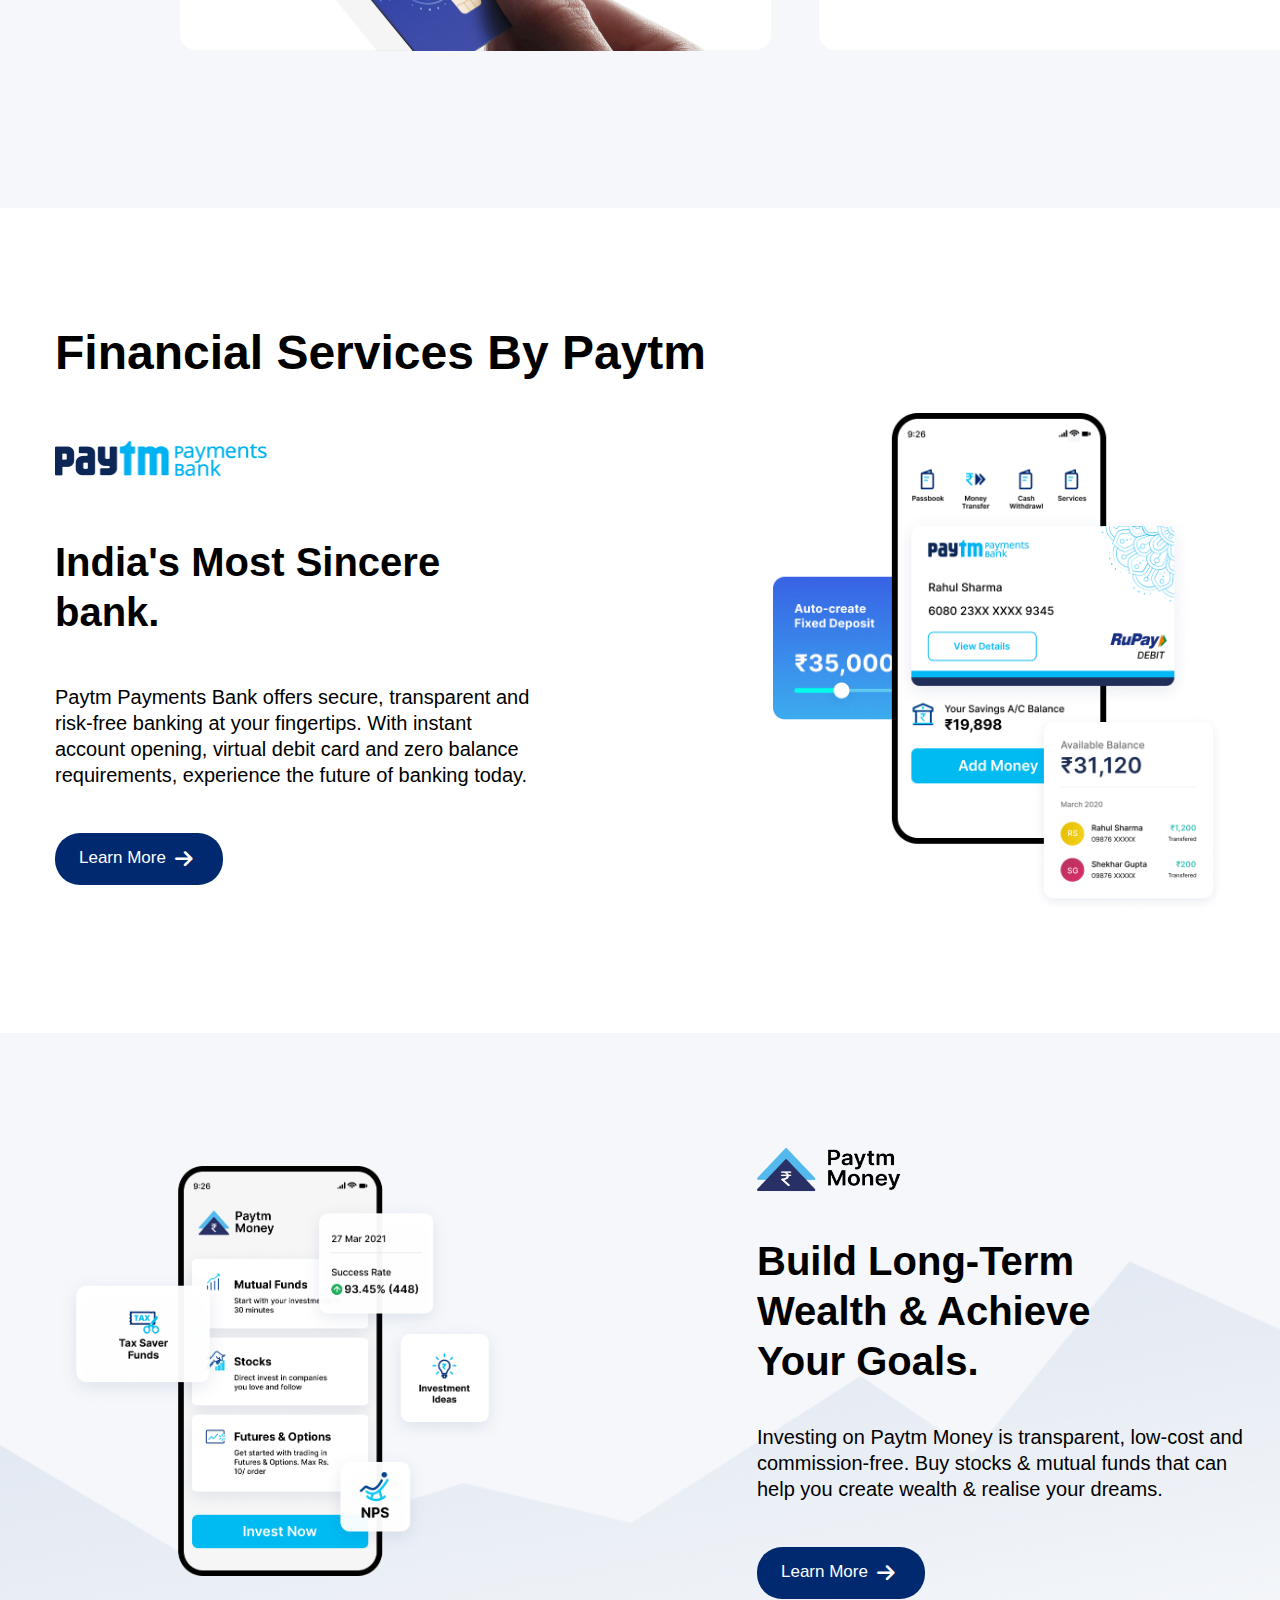
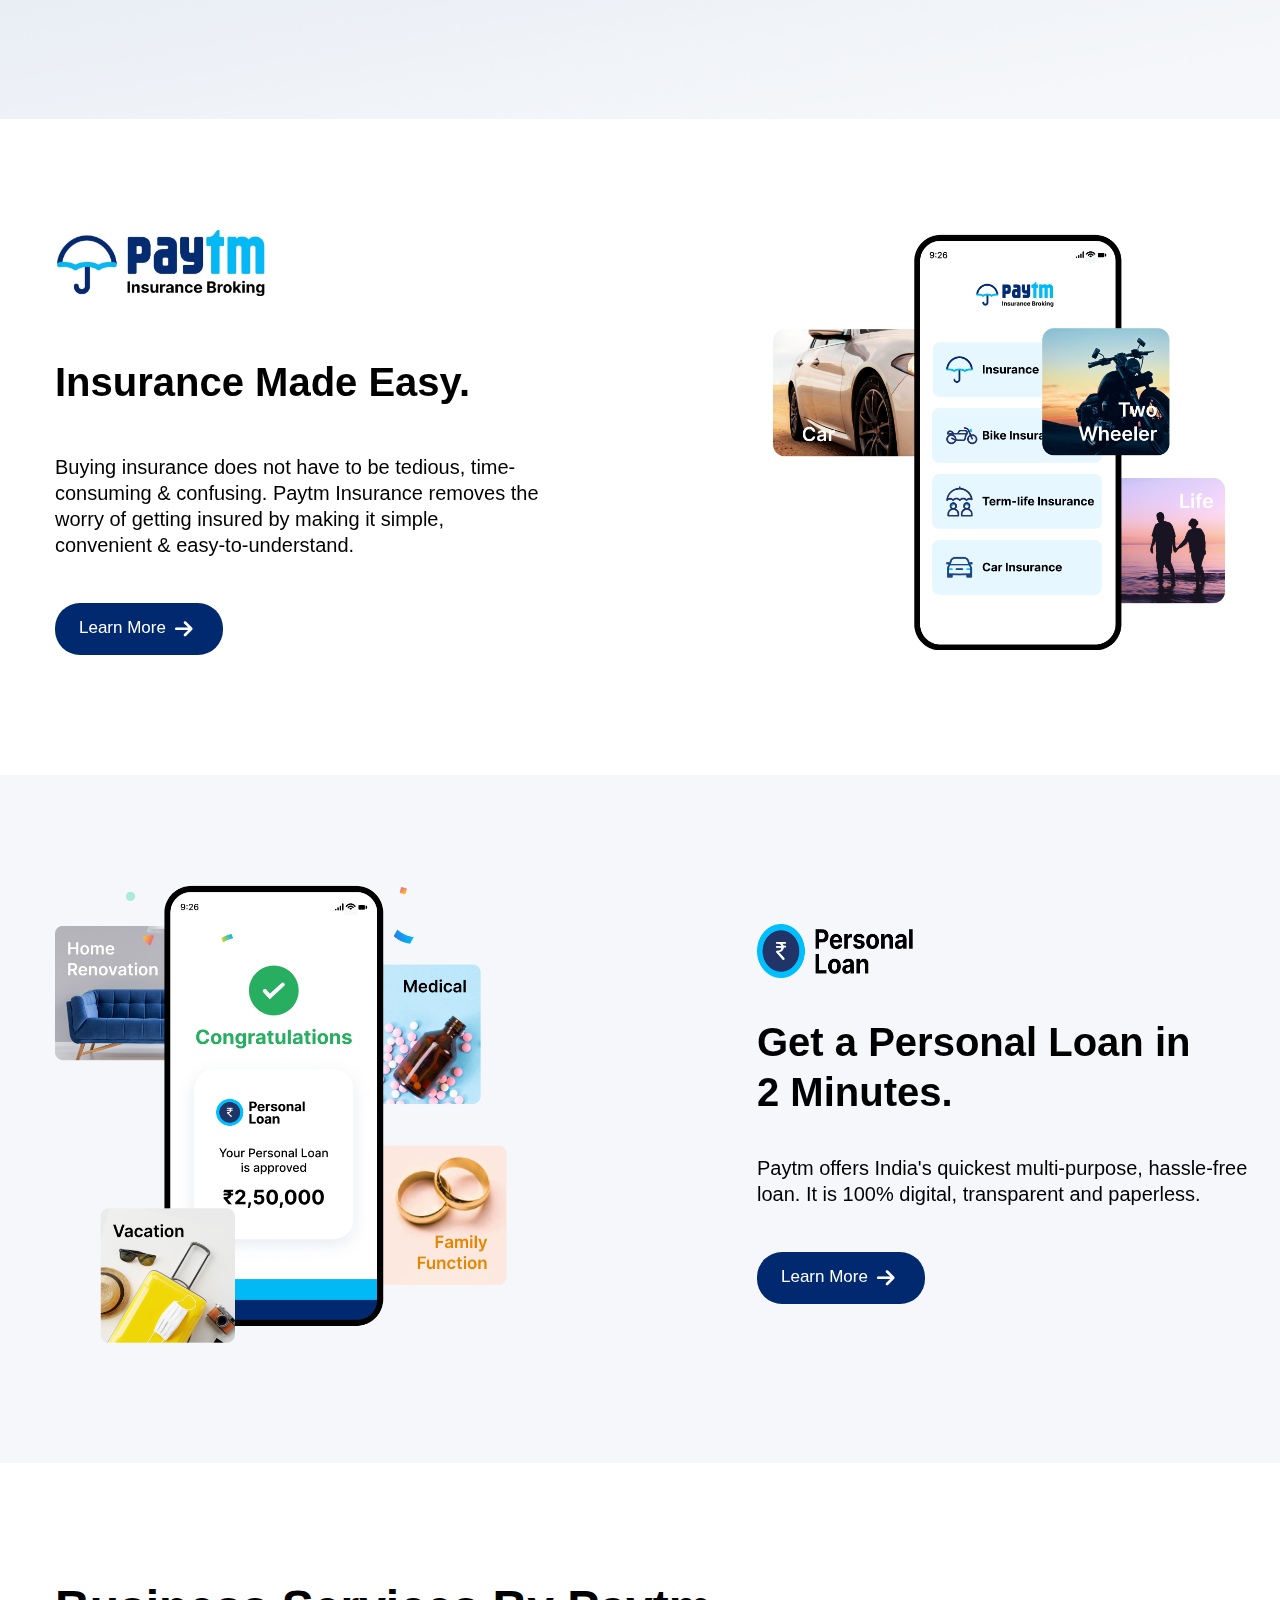
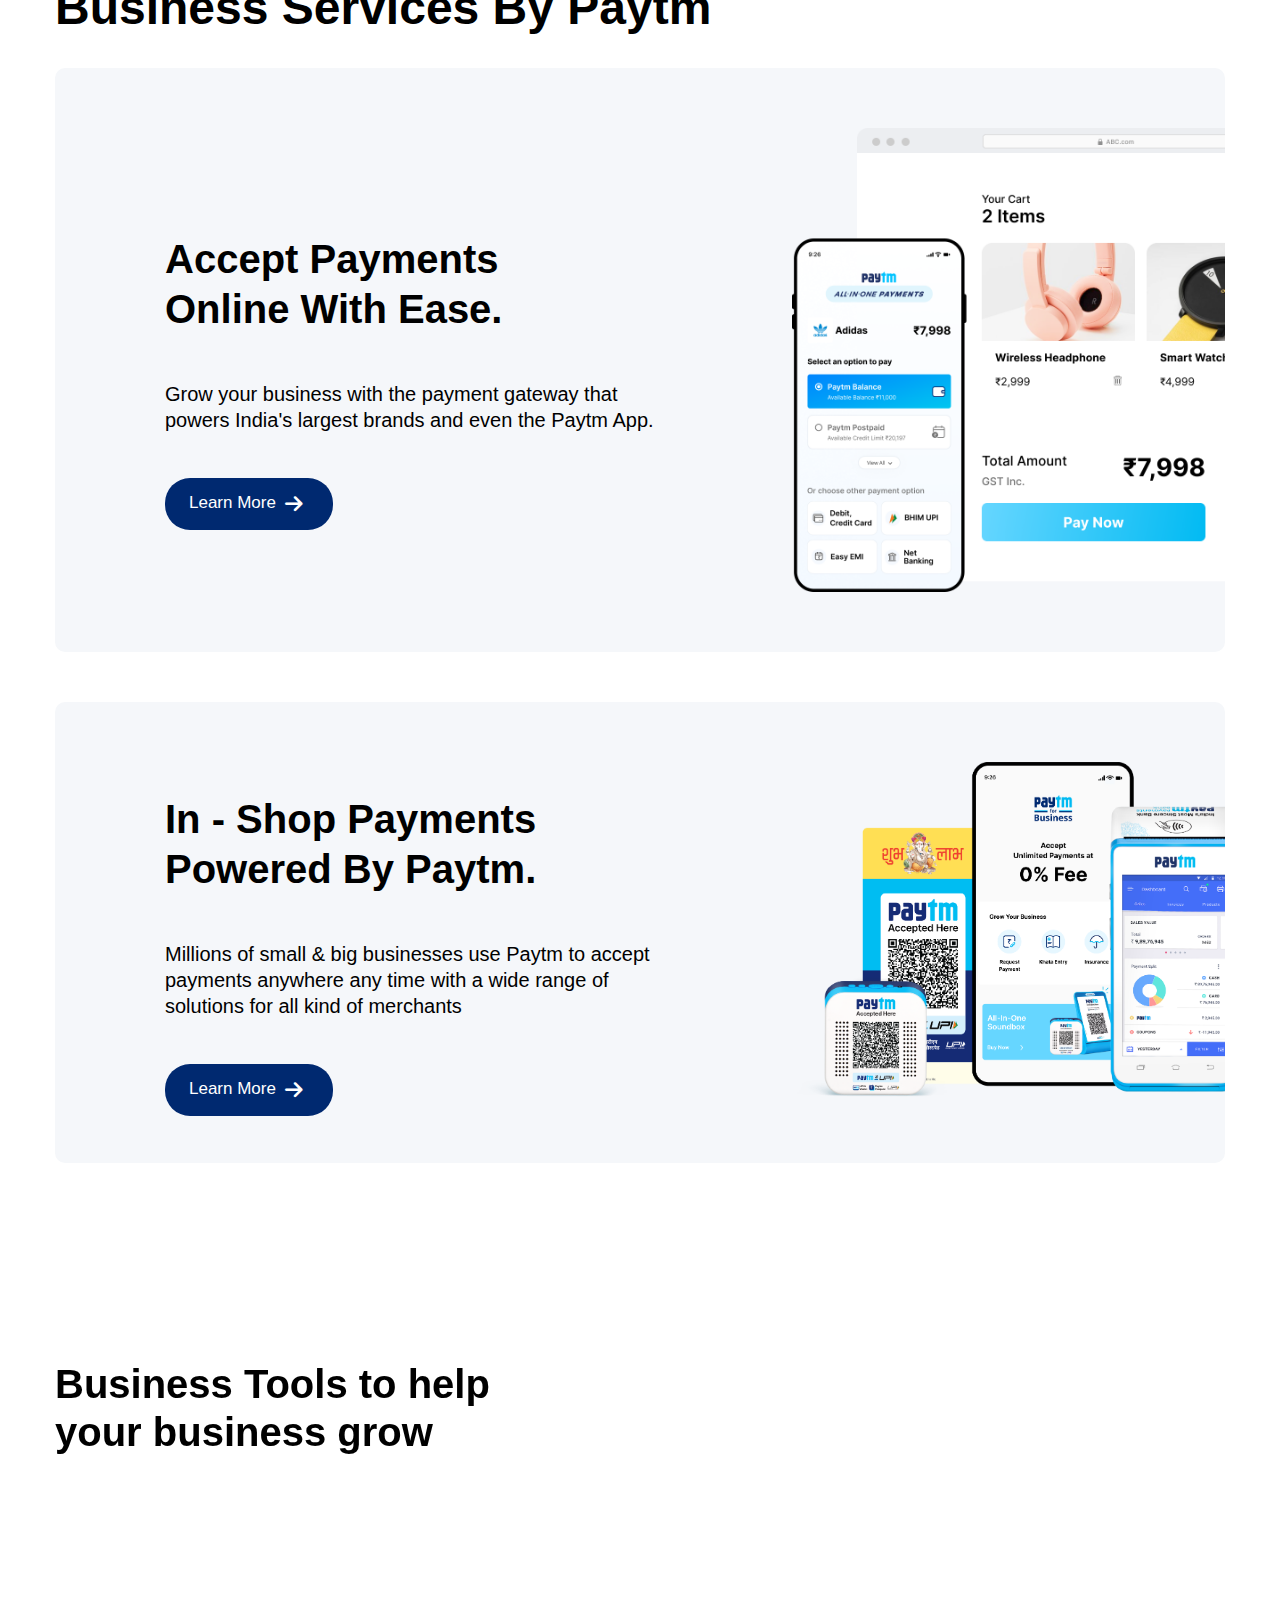
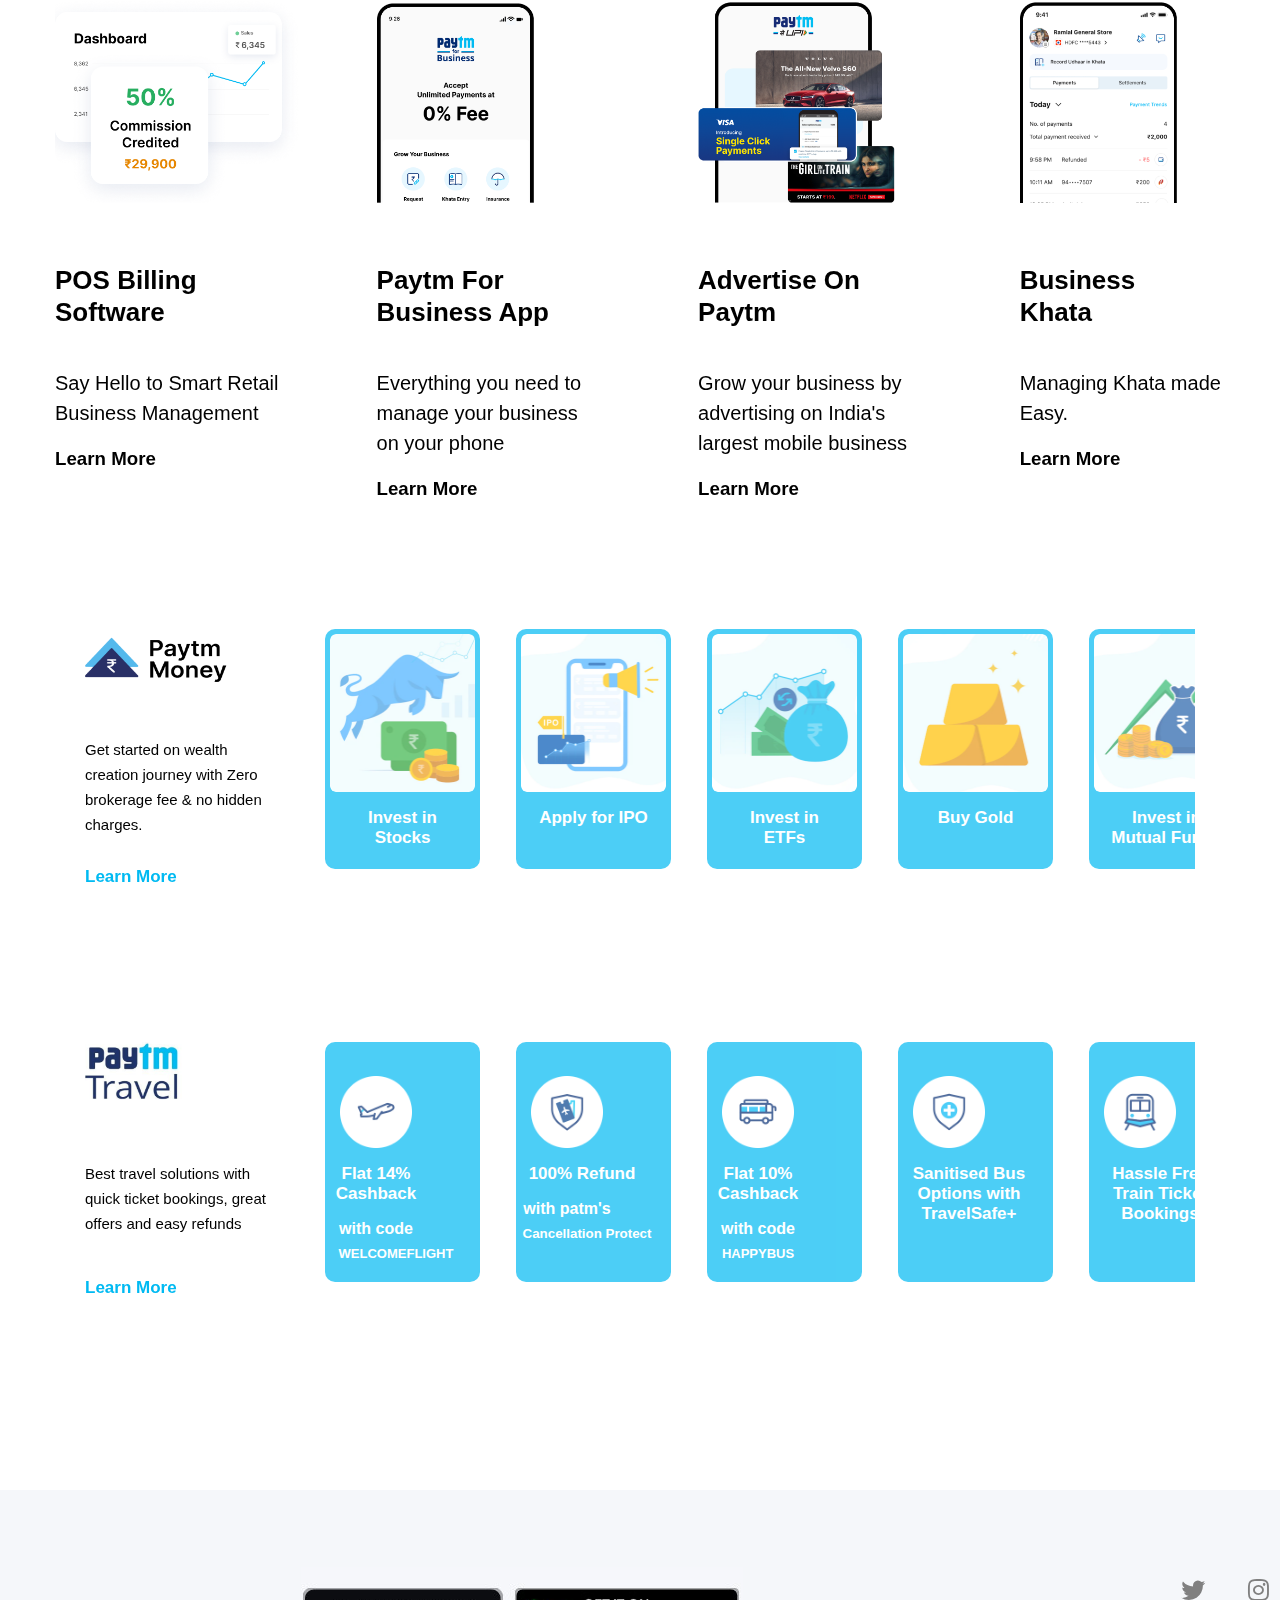
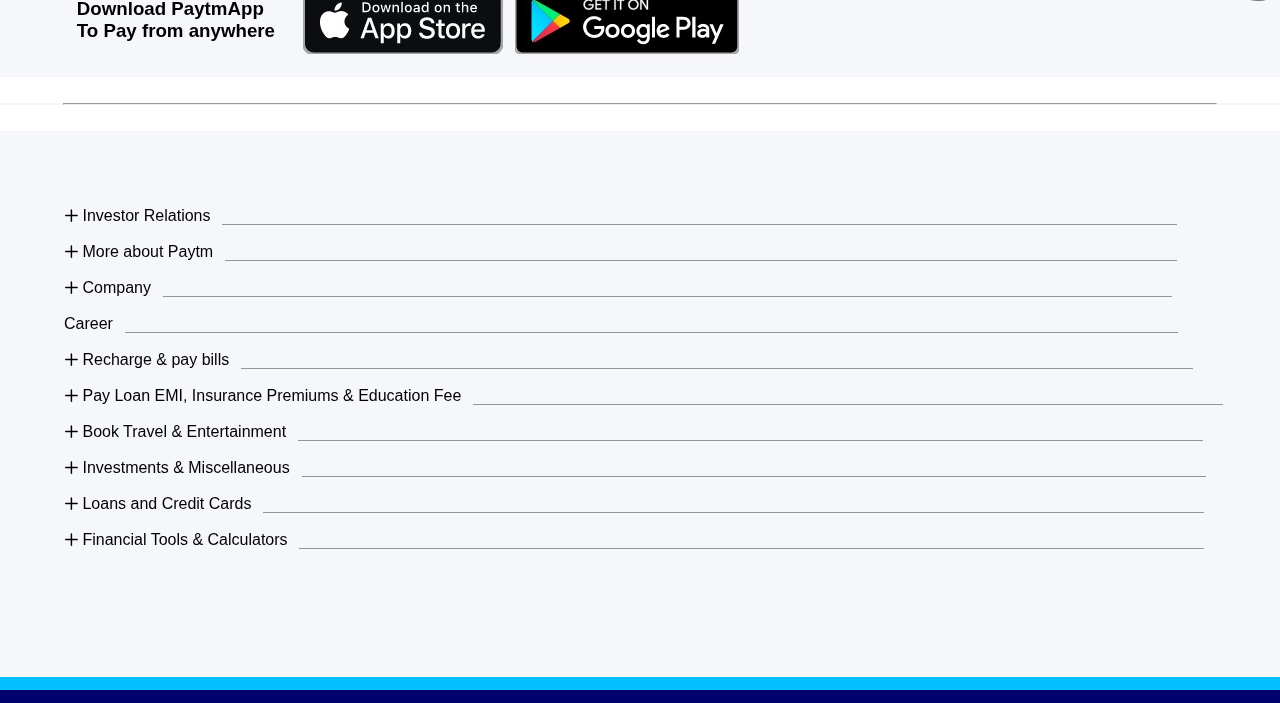
==== commit 7b2643d6: "Update index.html" ====
--- a/index.html
+++ b/index.html
@@ -10,7 +10,7 @@
     <link rel="icon" href="https://paytm.com/favicon.ico" type="image/x-icon">
     <link rel="apple-touch-icon" href="https://paytm.com/favicon.ico">
 
-    <link rel="stylesheet" href="styles.css"/>
+    <link rel="stylesheet" href="style.css"/>
 
 </head>
 <body>
--- a/style.css
+++ b/style.css
@@ -0,0 +1,802 @@
+body
+{
+    margin: 0;
+    padding: 0;
+    font-family: Inter,sans-serif;
+}
+
+/* Track */
+::-webkit-scrollbar 
+{
+    width: 6px;
+    height: 6px;
+    background-color: #ccc;
+    border-radius: 20px;
+}
+
+/* Thumb */
+::-webkit-scrollbar-thumb 
+{
+    background-color: #00baf2;
+    border-radius: 20px;
+}
+
+::-webkit-scrollbar-track
+{
+    background-color: #fff;
+    border-radius: 20px;
+}
+
+header
+{
+    background: #fff;
+    width: 100%;
+    box-shadow: 0 5px 20px rgba(0,41,112,.1);
+    position: sticky;
+    top: 0;
+    z-index: 10;
+}
+
+.roothead
+{
+    margin: 0px 48.8px;
+    display: flex;
+    justify-content: flex-start;
+    height: 92px;
+    width: 90%;
+    /* background-color: blue; */
+    align-items: center;
+}
+
+.head1 img
+{
+    position: relative;
+    width: 180px;
+    height: 55.24px;
+}
+
+.head2
+{
+    /* position: relative; */
+    display: flex;
+    width: 70%;
+    margin: auto;
+    justify-content: center;
+}
+
+.head2 a
+{
+    padding: 10px;
+    color: black;
+    margin-right: 5px;
+    text-decoration: none;
+    font-weight: bold;
+    font-size: 17px;
+}
+
+.head2 a:hover
+{
+    background: #f5f7fa;
+    border-radius: 4px 4px 0 0;
+}
+
+.head3
+{
+    display: flex;
+    align-items: center;
+    justify-content: flex-end;
+    gap: 8px;
+    font-size: 15px;
+    color: #fff;
+    font-weight: 600;
+    width: 109.38px;
+    height: 40.8px;
+    background: #00baf2;
+    border-radius: 20px;
+    cursor: pointer;
+}
+
+.banner
+{
+    display: flex;
+    align-items: center;
+    justify-content: center;
+    width: 100%;
+    height: 48px;
+    font-size: 15px;
+    color: black;
+    background: #F6F6F6;
+    padding: 5 0px;
+    font-weight: 500;
+    letter-spacing: 1px;
+}
+
+.division1
+{
+    display: block;
+    background: #fff;
+    width: 1260px;
+    height: 450.8px;
+    padding: 128px 0 120px;
+    margin: auto;
+}
+
+.division1 .part1
+{
+    display: block;
+    width: 650px;
+    height: 361.2px;
+}
+
+.division1 .part1 .payico
+{
+    width: 650px;
+    height: 83.2px;
+    margin-bottom: 48px;
+}
+
+.division1 .part1 .payico img
+{
+    box-shadow: 0 5px 20px rgba(0,41,112,.1);
+    border-radius: 16px;
+    /* overflow: clip; */
+}
+
+.division1 .part1 h1
+{
+    font-size: 54px;
+    font-weight: 700;
+    line-height: 65px;
+}
+
+.division1 .part1 .divpara
+{
+    display: block;
+    width: 475px;
+    height: 100px;
+    padding-top: 10px;
+    margin-bottom: 40px;
+    font-size: 20px;
+    font-weight: 500;
+    line-height: 30px;
+}
+
+.division1 .bigico
+{
+    position: absolute;
+    width: 528px;
+    height: 503.44px;
+    top: 250px;
+    right: 0;
+}
+
+.division1 .downloadpay
+{
+    display: flex;
+    align-items: center;
+    justify-content: center;
+    gap: 10px;
+    line-height: 1px;
+    padding: 0 24px;
+    margin-top: 59px;
+
+    width: 253.29px;
+    height: 45.6px;
+    border: 1px solid black;
+    border-radius: 50px;
+
+    background: black;
+    color: white;
+    font-weight: 500;
+    font-size: 15px;
+}
+
+.recharge
+{
+    display: block;
+    background:#00baf2;
+    margin: auto;
+    width: 100%;
+    height: 324px;
+    padding: 65px 0;
+    overflow: scroll;
+    scrollbar-color: #00baf2;
+}
+
+.recharge h1
+{
+    font-size: 36px;
+    color: #fff;
+    margin-left: 110px;
+    font-weight: 700;
+    display: flex;
+    align-items: center;
+}
+
+.recharge .flex7
+{
+    display: flex;
+    width: 1260px;
+    height: 183px;
+    margin-top: 25px;
+    margin-left: 110px;
+}
+
+.recharge .flex7 .box1
+{
+    display: flex;
+    flex-direction: column;
+    width: 150px;
+    margin-right: -1px;
+    margin-bottom: 14px;
+    cursor: pointer;
+    border-radius: 12px;
+    padding: 16px 11px 16px 16px;
+    justify-content: space-between;
+    font-size: 17px;
+    color: #fff;
+    font-weight: 500;
+    line-height: 25px;
+}
+
+.recharge .flex7 .box1 img
+{
+    width: 64px;
+    margin-bottom: 17px;
+    background: #fff;
+    border-radius: 100%;
+}
+
+.recharge .flex7 :hover
+{
+    background: #00a4e3;
+    margin-bottom: -20px;
+    transition: all .2s ease-in-out;
+}
+
+.instrument
+{
+    display: block;
+    position: relative;
+    width: 1530.4px;
+    height: 761px;
+    background: #f5f7fa;
+    padding-top: 120px;
+    padding: 1 0 48px;
+}
+
+.instrument h1
+{
+    width: 1170px;
+    margin: 0 auto 35px;
+    font-size: 48px;
+    color: #000;
+    font-weight: 700;
+    line-height: 50px;
+}
+
+.instrument .ban1
+{
+    display: block;
+    width: 1170px;
+    height: 620px;
+    background: #fff;
+    margin: auto;
+    z-index: 1;
+    position: relative;
+    border-radius: 10px;
+}
+
+.instrument .ban1 .fast
+{
+    display: flex;
+    width: 1170px;
+    height: 620px;
+    align-items: center;
+    /* justify-content: space-between; */
+    padding: 80px 50px 80px 115px;
+}
+
+.instrument .ban1 .fast .wallet
+{
+    display: block;
+    width: 45%;
+    font-size: 16px;
+    font-weight: 700;
+    margin-top: -155px;
+}
+
+.instrument .ban1 .fast .wallet .wallie
+{
+    width: 175px;
+    display: flex;
+    gap: 10px;
+    align-items: center;
+}
+
+.instrument .ban1 .fast .wallet .wallie img
+{
+    height: 77px;
+    width: auto;
+    padding-right: 12px;
+}
+
+.instrument .ban1 .fast .wallet2
+{
+    display: block;
+    margin-top: 48px;
+    font-size: 36px;
+    font-weight: 600;
+    line-height: 46px;
+}
+
+.instrument .ban1 .fast .wallet2 h1
+{
+    margin-top: 48px;
+    /* width: 390px; */
+    font-size: 36px;
+    font-weight: 700;
+    line-height: 46px;
+    margin-bottom: 0;
+}
+
+.instrument .ban1 .fast .wallet2 span
+{
+    padding: 24px 0 30px;
+    display: block;
+    font-size: 17px;
+    font-weight: 500;
+    line-height: 26px;
+}
+
+.instrument .ban1 .fast .wallet .downloadpay
+{
+    display: flex;
+    align-items: center;
+    justify-content: center;
+    gap: 10px;
+    line-height: 1px;
+    padding: 0 24px;
+    margin-top: 6px;
+
+    width: 253.29px;
+    height: 45.6px;
+    border: 1px solid black;
+    border-radius: 50px;
+
+    background: black;
+    color: white;
+    font-weight: 500;
+    font-size: 15px;
+}
+
+.paybank
+{
+    /* display: block; */
+    display: flex;
+    justify-content: space-between;
+    background: #f5f7fa;
+    width: 100%;
+    height: 728px;
+    margin: auto;
+    padding: 0 0 130px;
+    /* flex-direction: row; */
+}
+
+.paybank .bank1
+{
+    display: block;
+    background: #fff;
+    border-radius: 16px;
+    padding: 70px 64px 0;
+    margin-right: 48px;
+    margin-left: 180px;
+    position: relative;
+    width: 561px;
+    height: 630px;
+}
+
+.paybank .bank1 h1
+{
+    padding-top: 28px;
+    font-size: 40px;
+    font-weight: 700;
+    line-height: 48px;
+    color: #000;
+}
+
+.paybank .bank1 p
+{
+    font-size: 20px;
+    font-weight: 500;
+    line-height: 30px;
+}
+
+.paybank .bank2
+{
+    display: block;
+    background: #fff;
+    border-radius: 16px;
+    padding: 70px 64px 0;
+    margin-right: 208px;
+    position: relative;
+    width: 561px;
+    height: 630px;
+}
+
+.paybank .bank2 h1
+{
+    padding-top: 28px;
+    font-size: 40px;
+    font-weight: 700;
+    line-height: 48px;
+    color: #000;
+}
+
+.paybank .bank2 p
+{
+    font-size: 20px;
+    font-weight: 500;
+    line-height: 30px;
+}
+
+.finance
+{
+    background: #fff;
+    position: relative;
+    display: block;
+    padding: 0 0 48px;
+}
+
+.finance h1
+{
+    padding-top: 120px;
+    width: 1170px;
+    margin: 0 auto 35px;
+    font-size: 48px;
+    color: #000;
+    font-weight: 700;
+    line-height: 50px;
+}
+
+.sincere
+{
+    display: block;
+    background: #fff;
+    padding-bottom: 72px;
+    border-radius: 10px;
+    width: 1170px;
+    margin: auto;
+    z-index: 1;
+    position: relative;
+}
+
+.sincere .finger
+{
+    display: flex;
+    align-items: center;
+    justify-content: space-between;
+    padding: 0 !important;
+}
+
+.sincere .finger .fingerleft
+{
+    display: block;
+    width: 40%;
+    font-size: 16px;
+    font-weight: 700;
+}
+
+.sincere .finger .fingerleft h1
+{
+    display: block;
+    margin-top: -75px;
+    font-size: 40px;
+    font-weight: 700;
+    line-height: 50px;
+}
+
+.sincere .finger .fingerleft p
+{
+    padding-top: 12px;
+    display: block;
+    width: 515px;
+    margin-bottom: 45px;
+    font-size: 20px;
+    font-weight: 500;
+    line-height: 26px;
+}
+
+.sincere .finger .fingerleft span
+{
+    background: #002970;
+    padding: 16px 24px;
+    border-radius: 25px;
+    width: 120px;
+    cursor: pointer;
+    position: relative;
+    display: flex;
+    font-size: 17px;
+    color: #fff;
+    font-weight: 500;
+    line-height: 18px;
+}
+
+/* ========================================================== */
+.finance2
+{
+    background: #f5f7fa;
+    background-image: url("images/images/33.png");
+    background-size: cover;
+    position: relative;
+    display: block;
+    padding: 0 0 48px;
+}
+
+.sincere2
+{
+    display: block;
+    background: transparent;
+    padding-bottom: 72px;
+    border-radius: 10px;
+    width: 1170px;
+    margin: auto;
+    z-index: 1;
+    position: relative;
+}
+
+.sincere2 .finger2
+{
+    display: flex;
+    align-items: center;
+    justify-content: space-between;
+    padding: 0 !important;
+}
+
+.sincere2 .finger2 .fingerright
+{
+    display: block;
+    width: 40%;
+    font-size: 16px;
+    font-weight: 700;
+    margin-top: 110px;
+}
+
+.sincere2 .finger2 .fingerright h1
+{
+    display: block;
+    margin-top: 23px;
+    font-size: 40px;
+    font-weight: 700;
+    line-height: 50px;
+}
+
+.sincere2 .finger2 .fingerright p
+{
+    padding-top: 12px;
+    display: block;
+    width: 515px;
+    margin-bottom: 45px;
+    font-size: 20px;
+    font-weight: 500;
+    line-height: 26px;
+}
+
+.sincere2 .finger2 .fingerright span
+{
+    background: #002970;
+    padding: 16px 24px;
+    border-radius: 25px;
+    width: 120px;
+    cursor: pointer;
+    position: relative;
+    display: flex;
+    font-size: 17px;
+    color: #fff;
+    font-weight: 500;
+    line-height: 18px;
+}
+
+.business
+{
+    display: block;
+    background: #fff;
+    width: 1170px;
+    margin: auto;
+    padding: 50px 0;
+}
+
+.business h1
+{
+    padding-bottom: 89px;
+    width: 480px;
+    font-size: 40px;
+    font-weight: 700;
+    line-height: 48px;
+}
+
+.business .smallbox
+{
+    display: flex;
+    flex-direction: row;
+    overflow: hidden;
+}
+
+.business .smallbox .sbox1
+{
+    display: block;
+    width: 21.5%;
+    margin-right: 70px;
+}
+
+.business .smallbox .sbox1 h1
+{
+    display: block;
+    padding: 40px 0 20px;
+    font-size: 26px;
+    font-weight: 700;
+    line-height: 32px;
+}
+
+.business .smallbox .sbox1 p
+{
+    font-size: 20px;
+    font-weight: 500;
+    line-height: 30px;
+}
+
+.wealth
+{
+    width: 1170px;
+    margin-left: auto;
+    margin-right: auto;
+
+    background: #fff;
+    border-radius: 10px;
+    padding: 60px 0 60px 60px;
+    margin-bottom: 33px;
+    display: flex;
+}
+
+.wealth .wealthleft
+{
+    width: 200px;
+    margin-right: 40px;
+    display: flex;
+    justify-content: space-between;
+    flex-direction: column;
+}
+
+.wealth .wealthleft img
+{
+    display: flex;
+    align-items: center;
+    width: 160px;
+    height: 58px;
+    padding-right: 10px;
+}
+
+.wealth .wealthleft p
+{
+    margin-bottom: 0;
+    font-size: 15px;
+    font-weight: 500;
+    line-height: 22px;
+}
+
+.wealth .rightwealth
+{
+    /* display: block; */
+    width: 870px;
+    position: relative;
+
+    display: flex;
+    overflow: scroll;
+    white-space: nowrap;
+}
+
+.wealth .rightwealth .wbox1
+{
+    padding-right: 36px;
+    white-space: nowrap;
+}
+
+.wealth .rightwealth .wbox2
+{
+    border-radius: 10px;
+    background: #00baf2;
+    opacity: .7;
+    padding: 5px 0;
+    white-space: normal;
+    text-align: center;
+    cursor: pointer;
+    width: 155px;
+    height: 230px;
+    min-width: 155px;
+    min-height: 230px;
+    display: flex;
+    align-items: center;
+    flex-direction: column;
+}
+
+.wealth .rightwealth .wbox2 img
+{
+    overflow: hidden;
+    border-radius: 6px;
+    z-index: 1;
+    width: 145px;
+    height: 158px;
+    transition: .3s;
+}
+
+.wealth .rightwealth .wbox2 span
+{
+    padding: 16px 0;
+    display: block;
+    width: 114px!important;
+    font-size: 17px;
+    color: #fff;
+    font-weight: 700;
+}
+
+.wealth .rightwealth .wbox2:hover
+{
+    opacity: 1;
+}
+
+/* ============ Footer =========================== */
+.div18 h3 
+{
+    padding-top: 7%;
+    padding-left: 6%;
+    padding-right: 2%;
+    font-family: Arial, Helvetica, sans-serif;
+    font-weight: 600;
+}
+.div18 
+{
+    display: flex;
+    background: #f5f7fa;;
+}
+.div18 a 
+{
+    padding-top: 6%;
+    padding-right: 1%;
+}
+.div18 div 
+{
+    display: flex;
+    padding-top: 6.5%;
+    padding-left: 30%;
+    font-size: 1.5rem;
+}
+.div18 div a 
+{
+    color: grey;
+    padding-left: 70%;
+}
+.line 
+{
+    padding: 0% 40.1%;
+    border-width: 1px;
+    border-color: rgba(0, 0, 0, 0.4);
+    border-bottom-style: solid;
+    margin-left: 1%;
+}
+.div19 
+{
+    padding: 6% 2% 10% 5%;
+    background: #f5f7fa;
+}
+.l1 
+{
+    margin: 0%;
+    padding: 0.5%;
+    background-color: rgb(2, 191, 253);
+}
+.l2 
+{
+    margin: 0%;
+    padding: 0.5%;
+    background-color: rgb(1, 1, 110);
+}
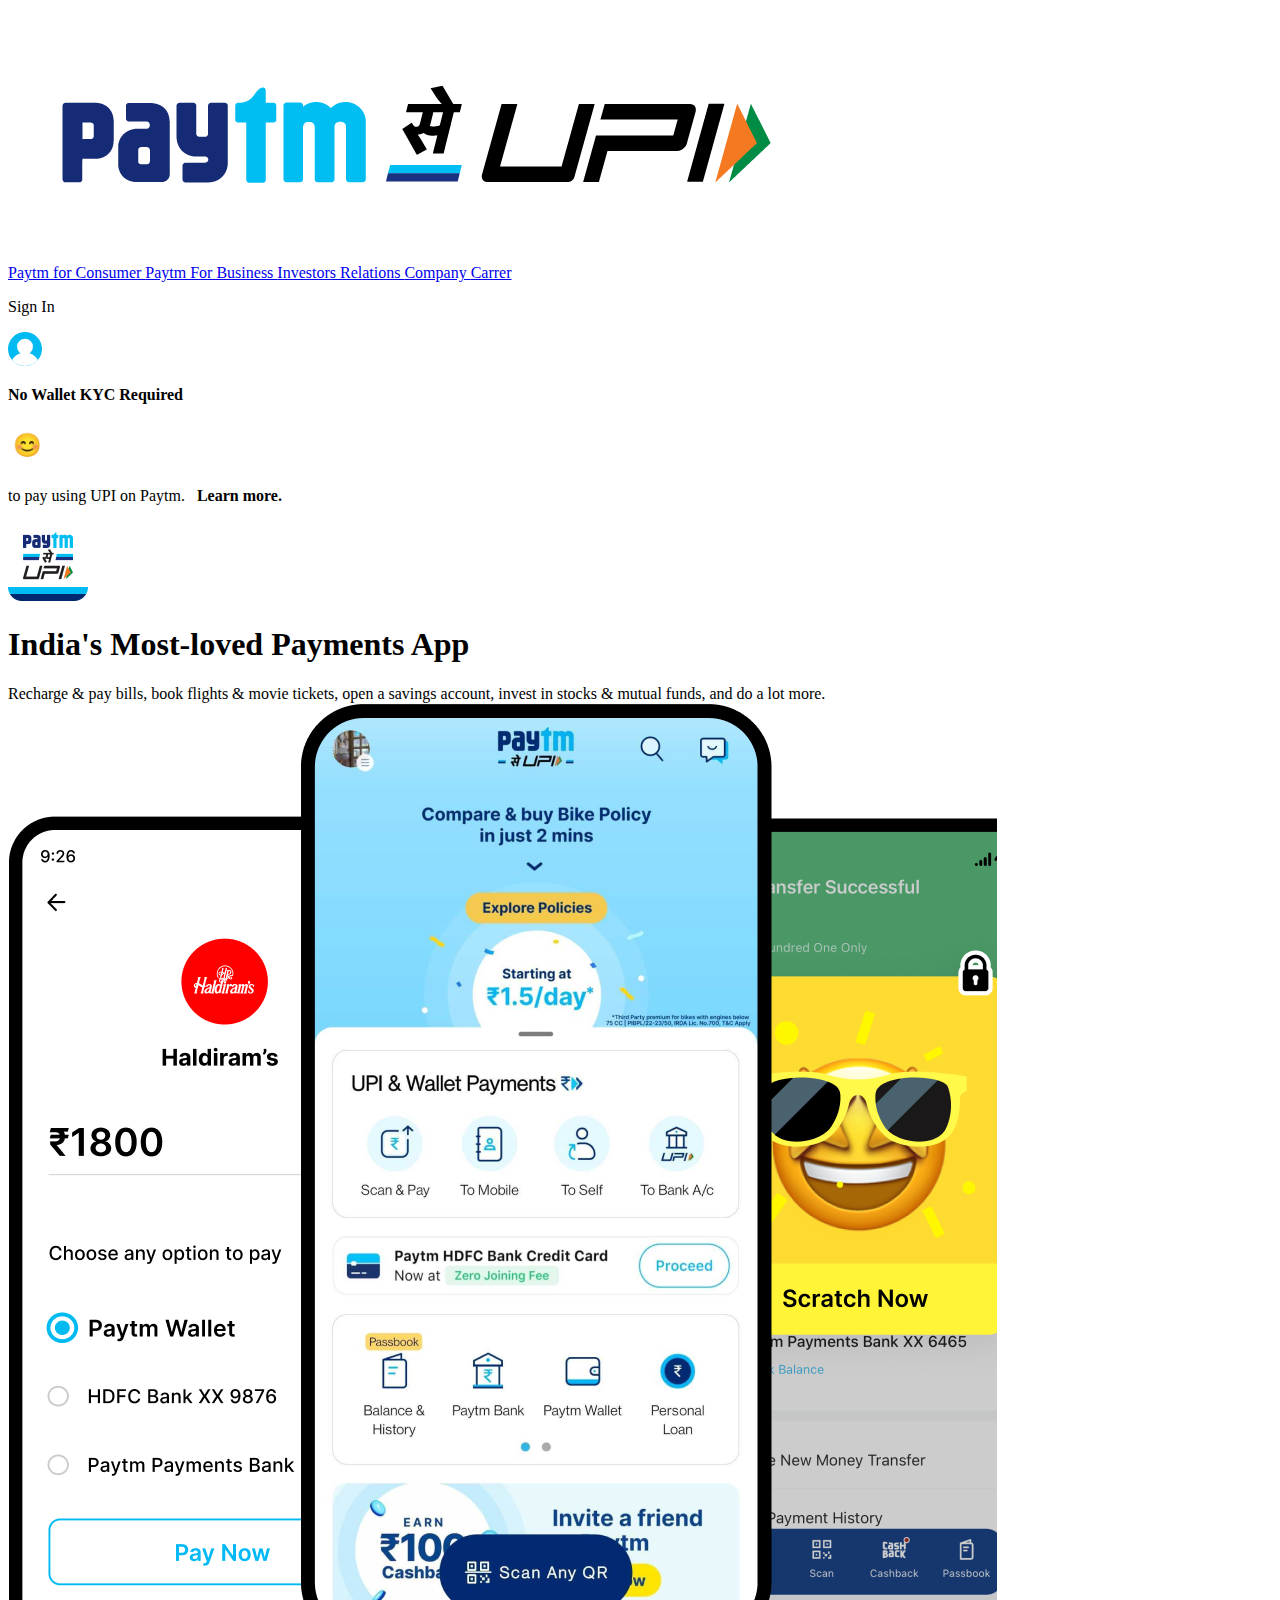
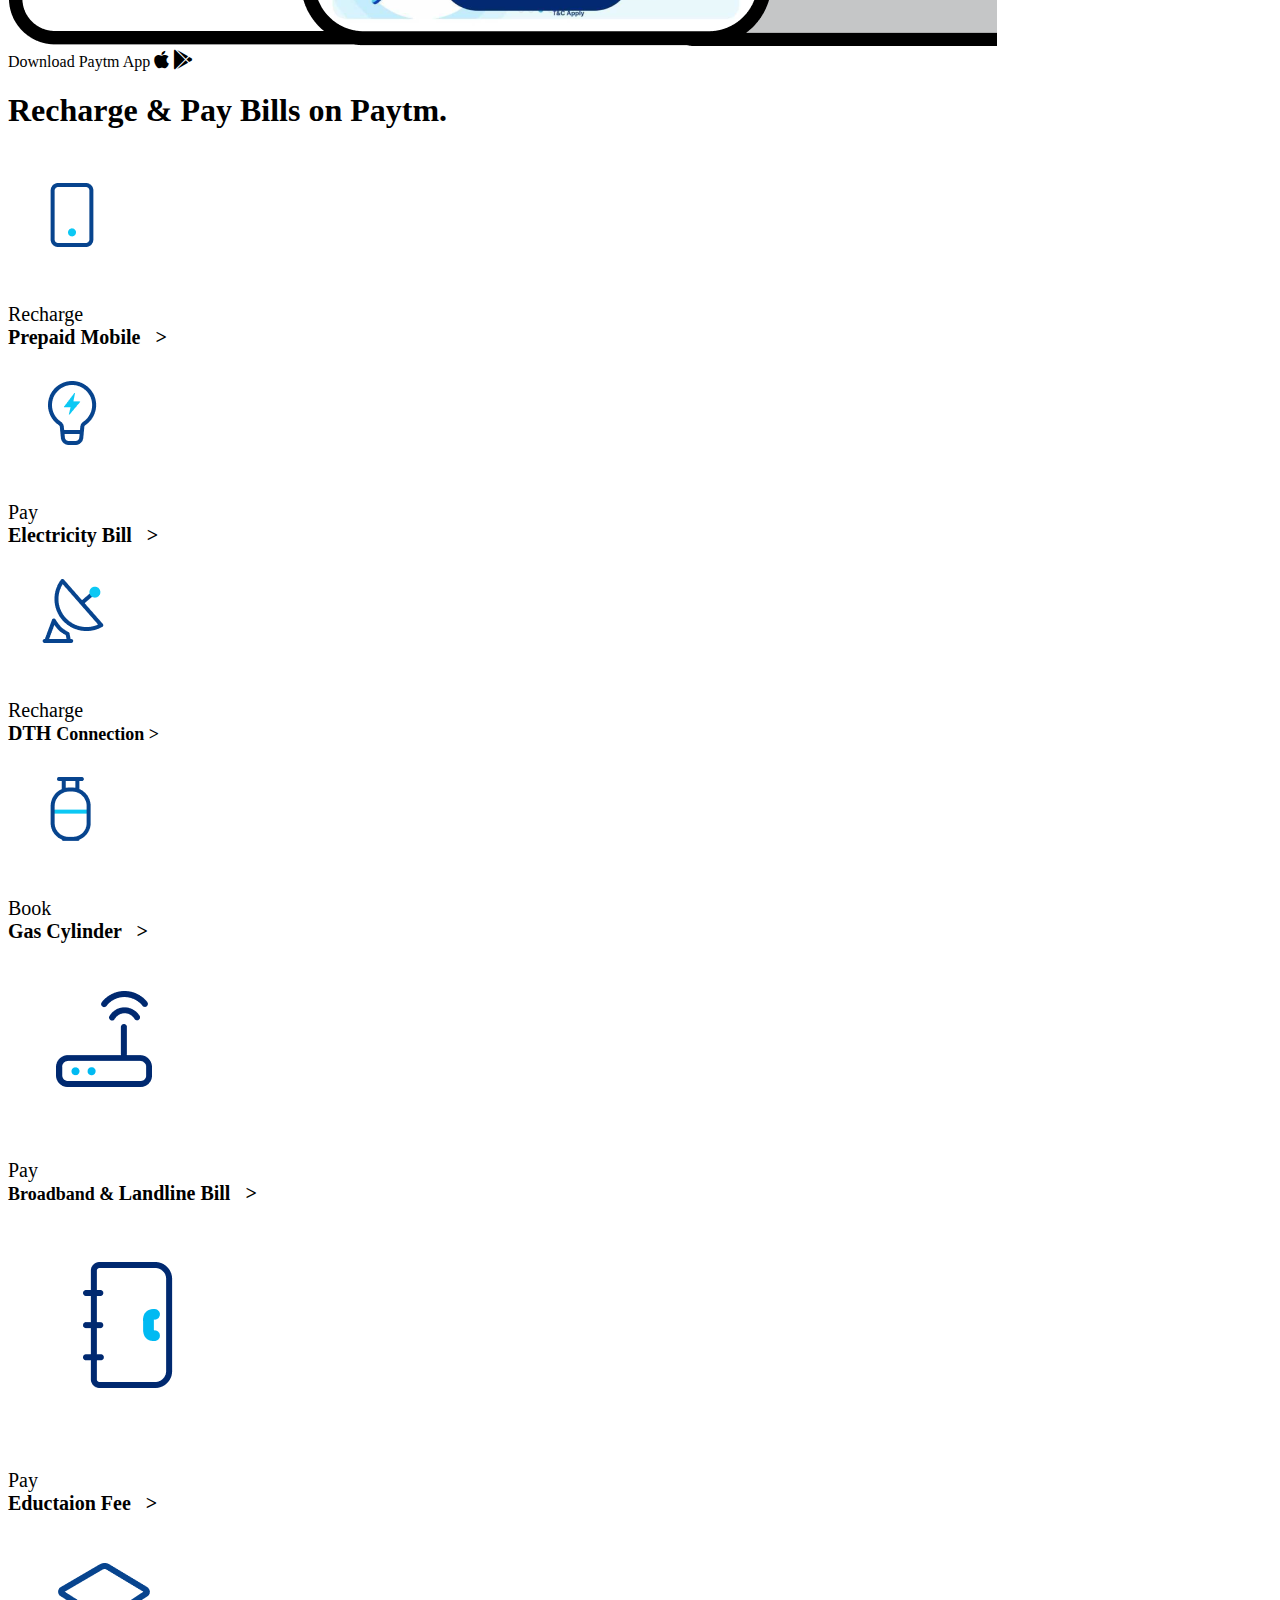
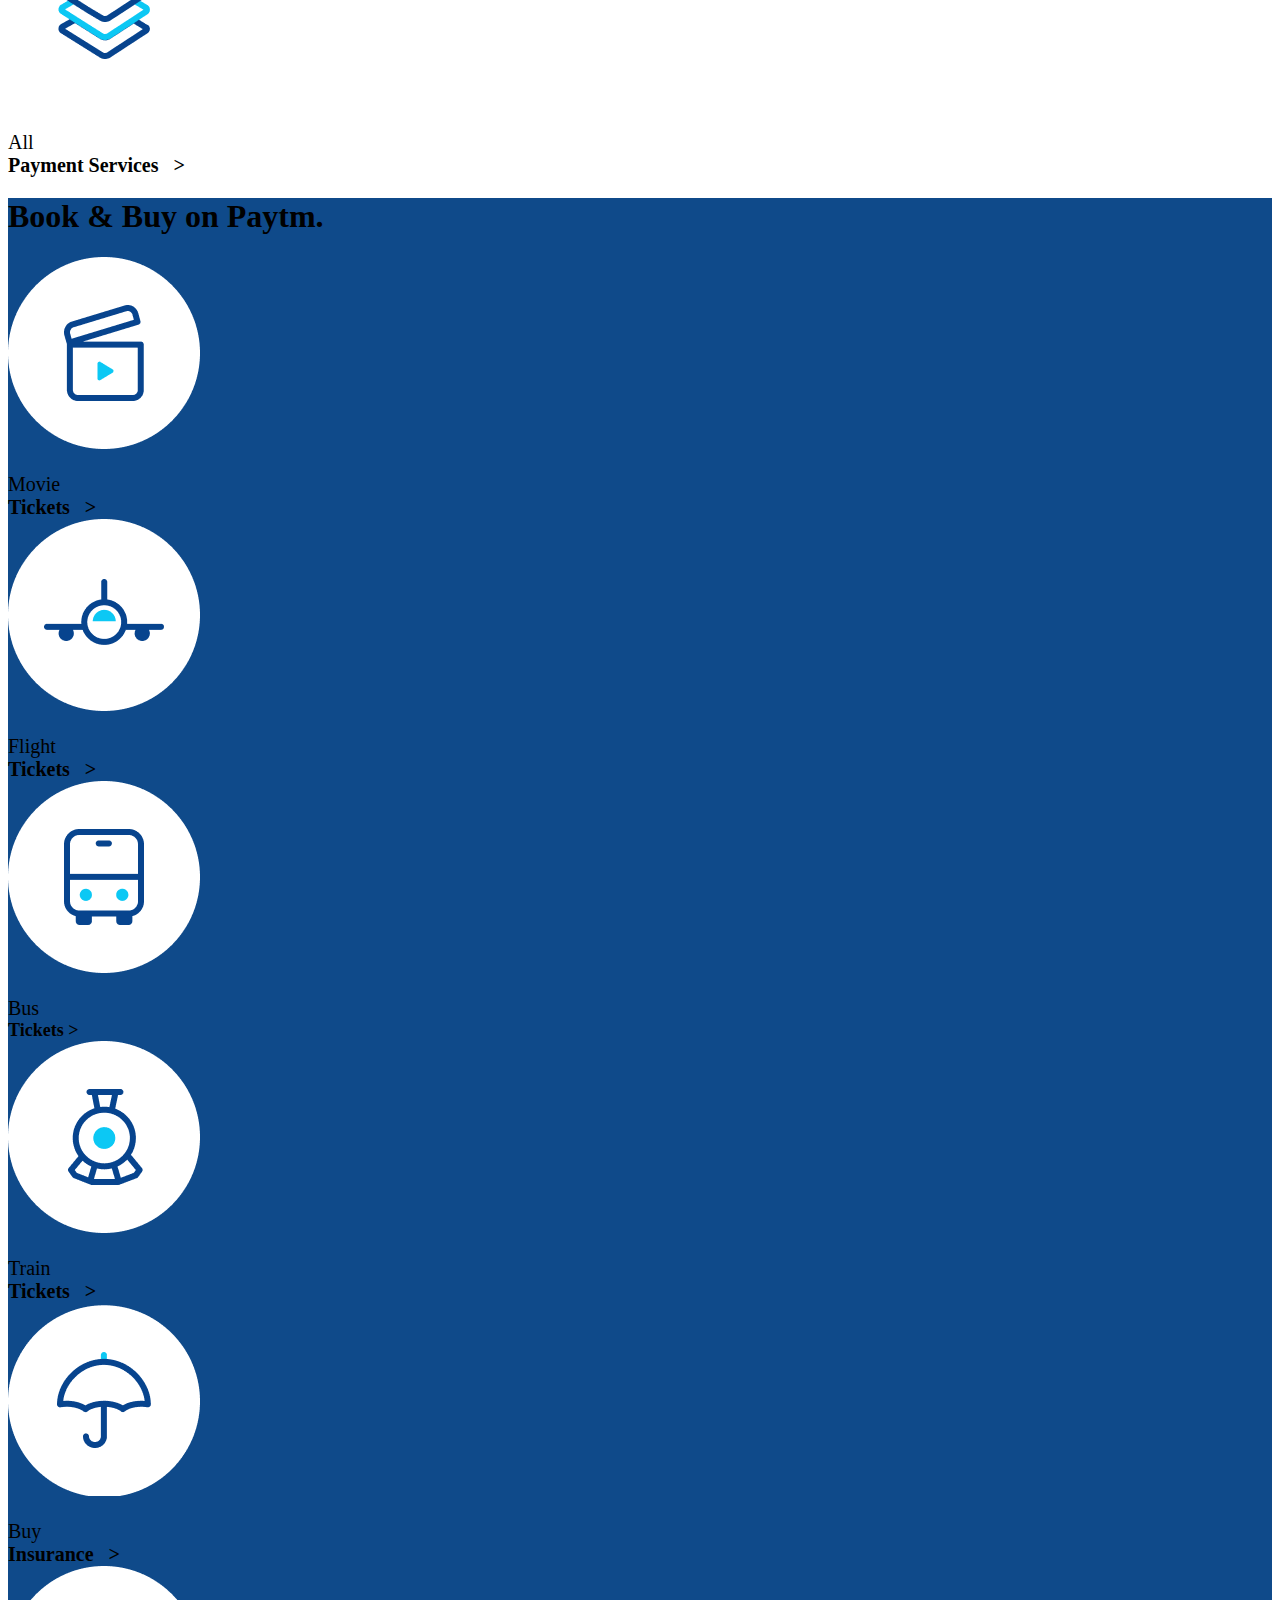
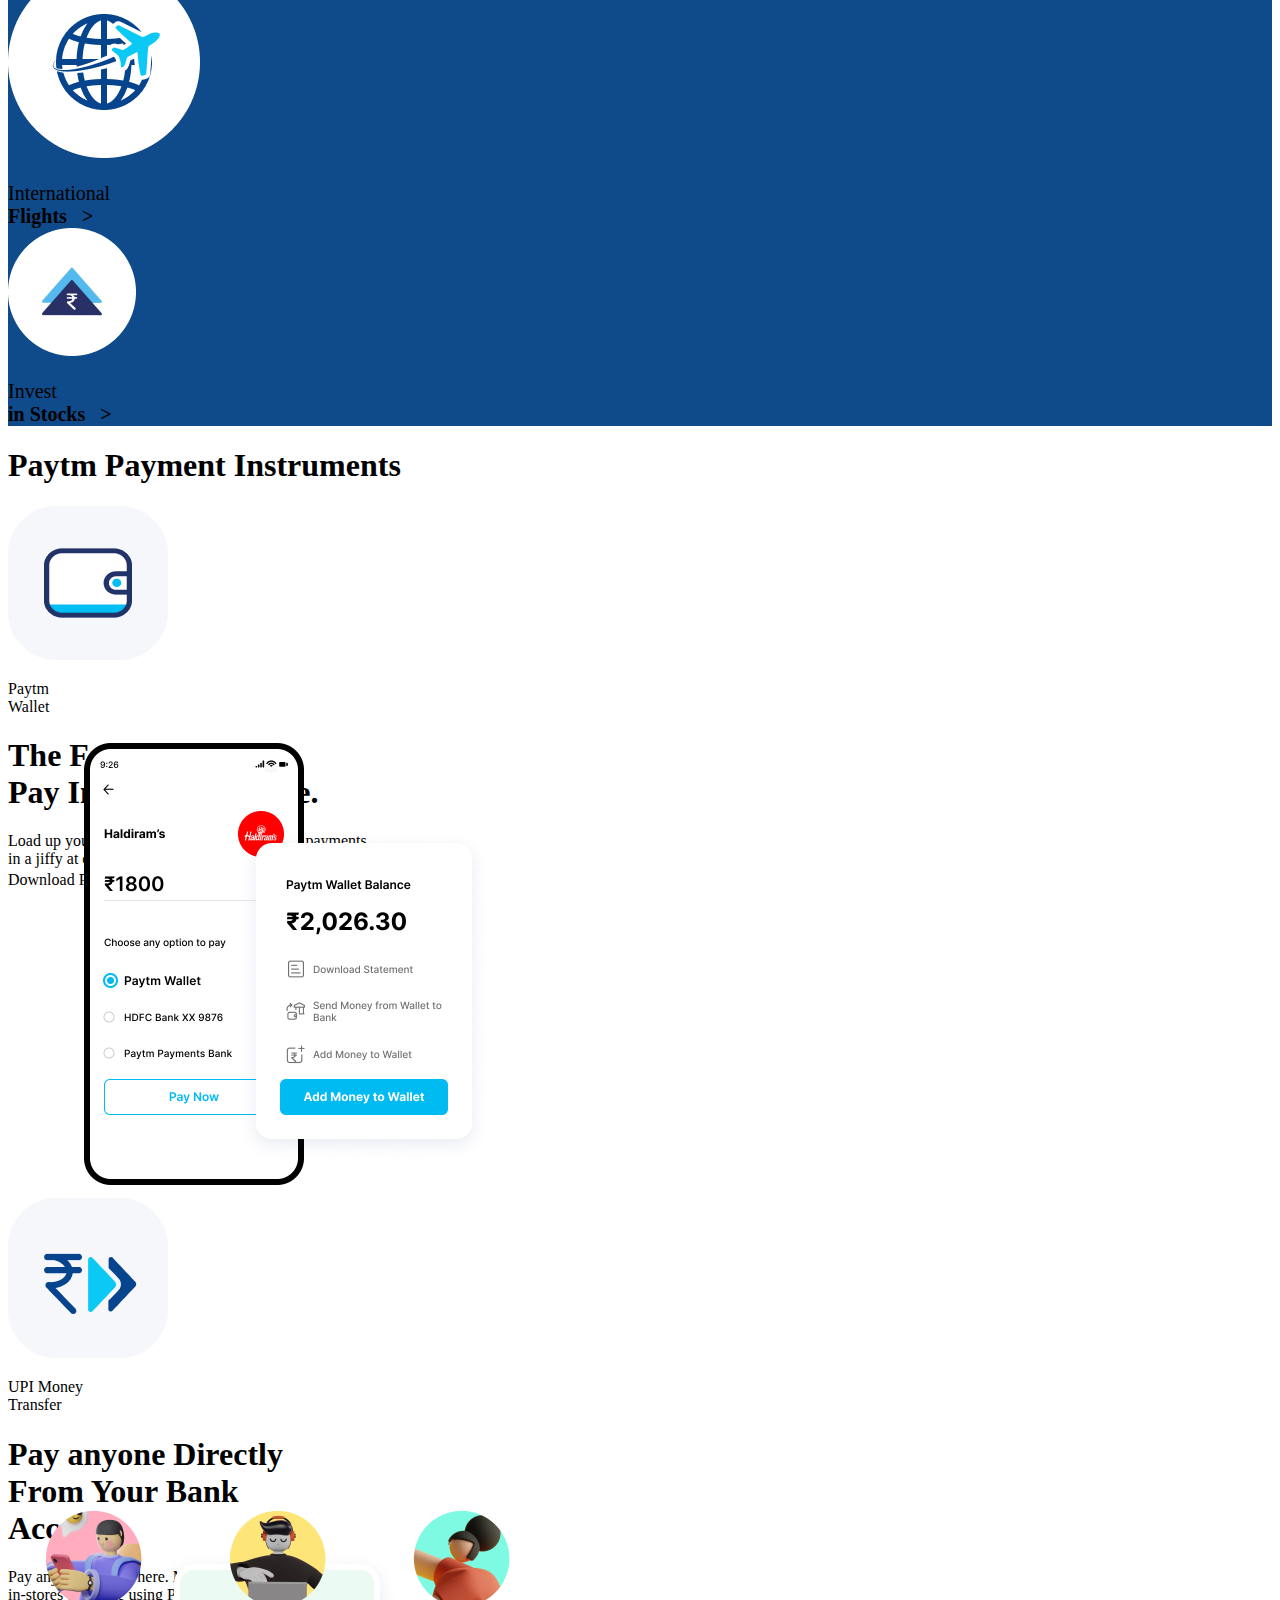
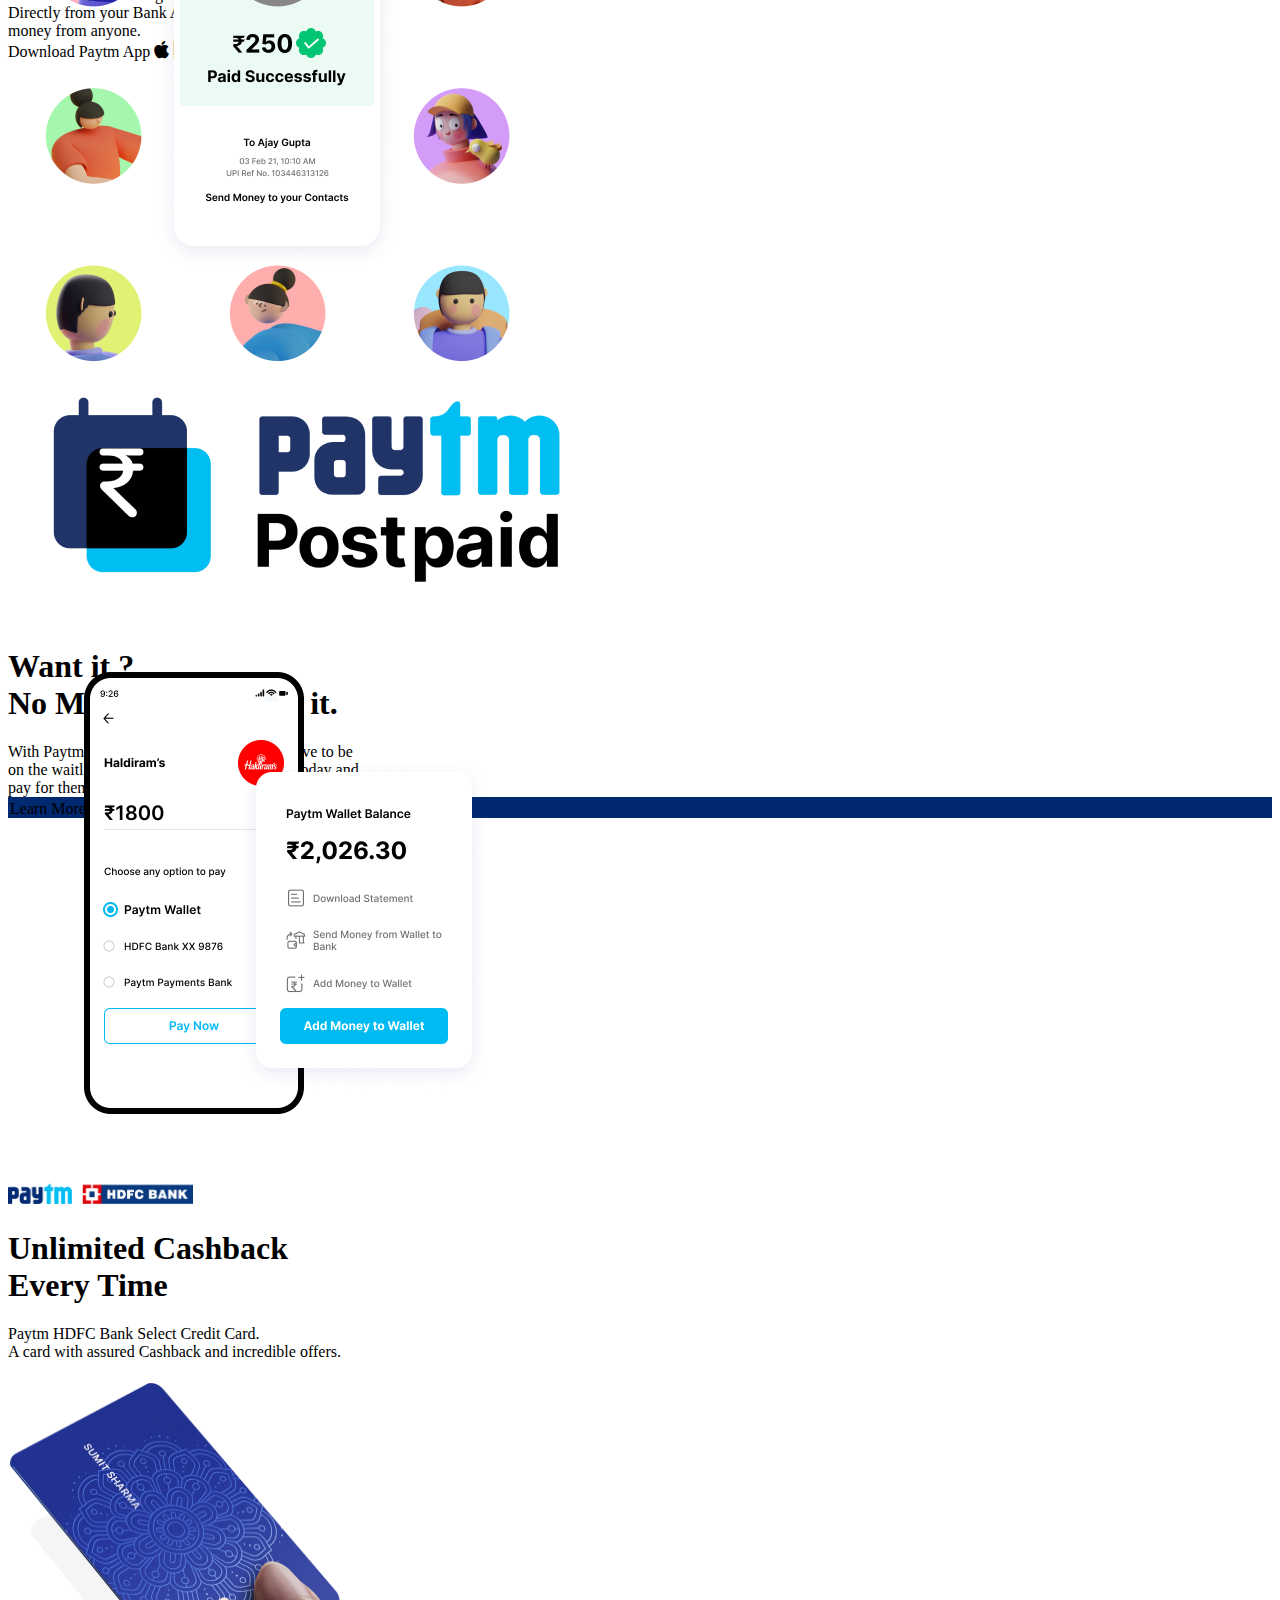
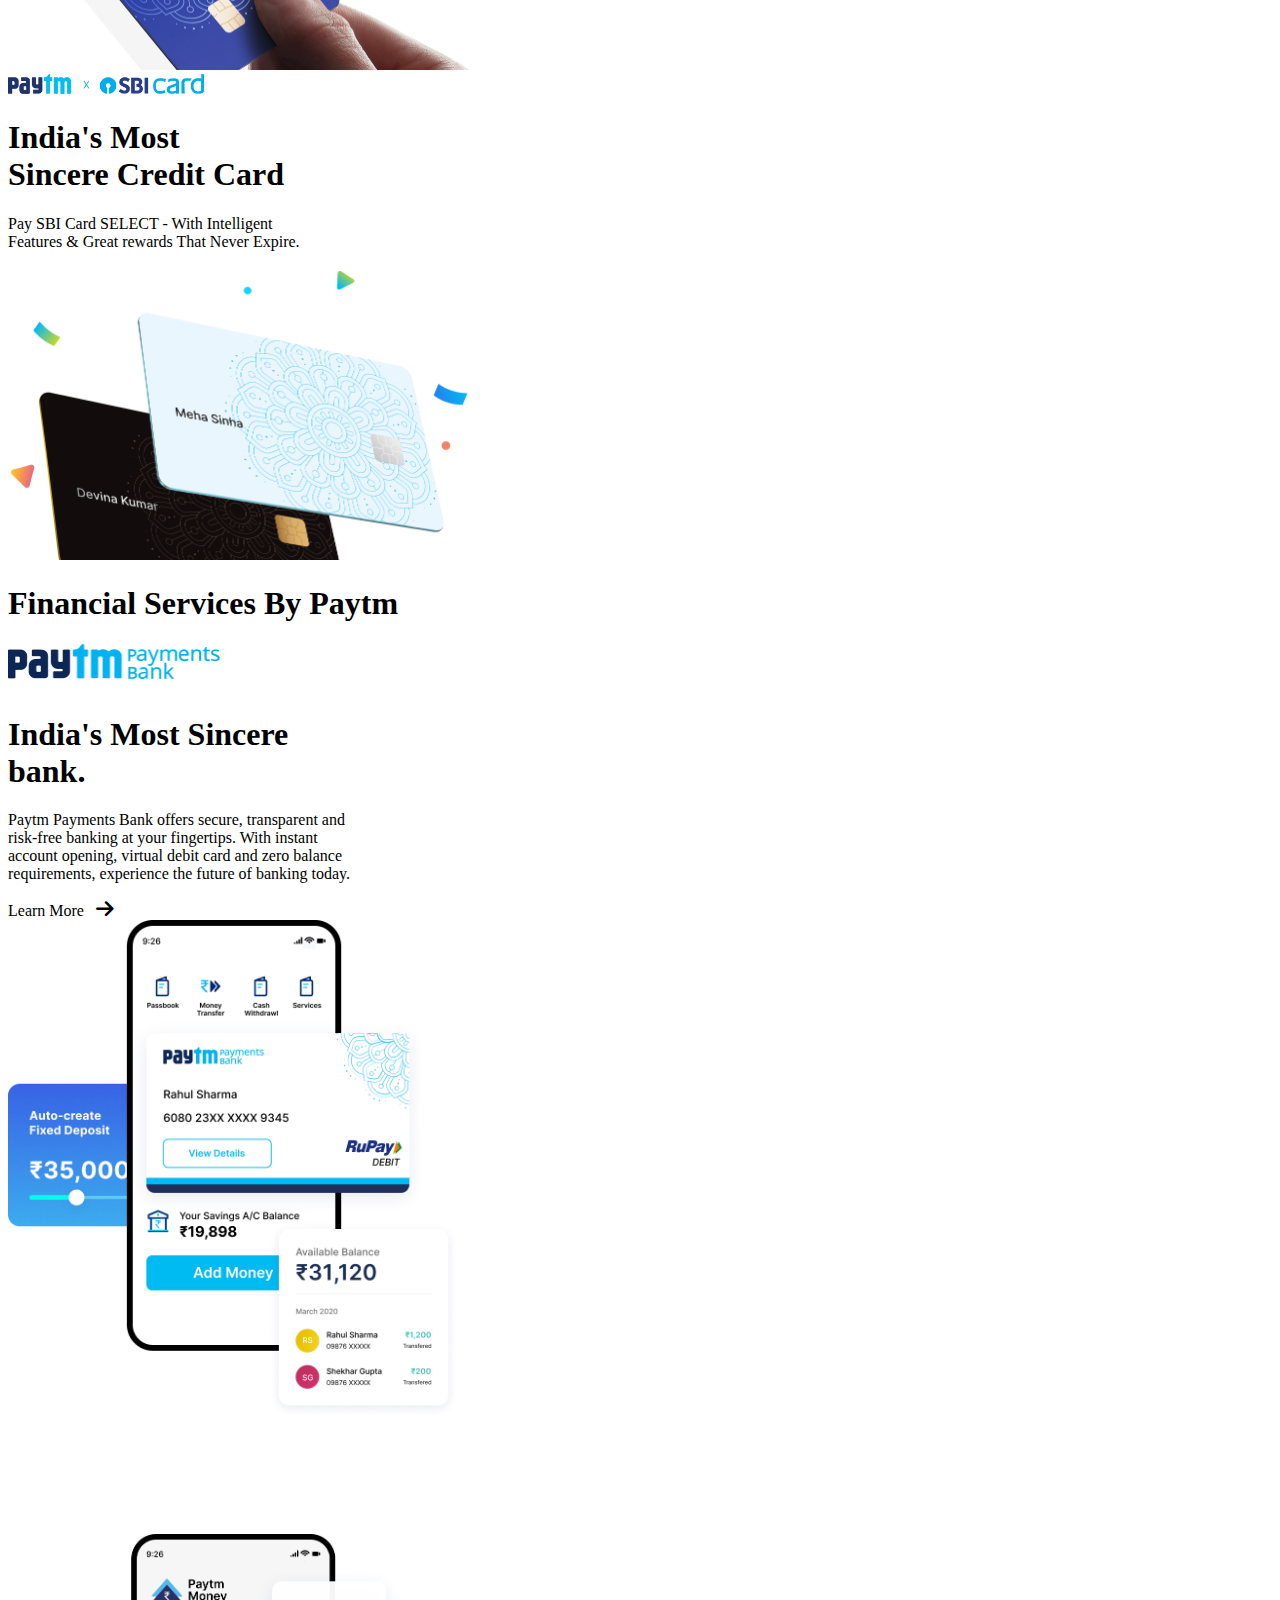
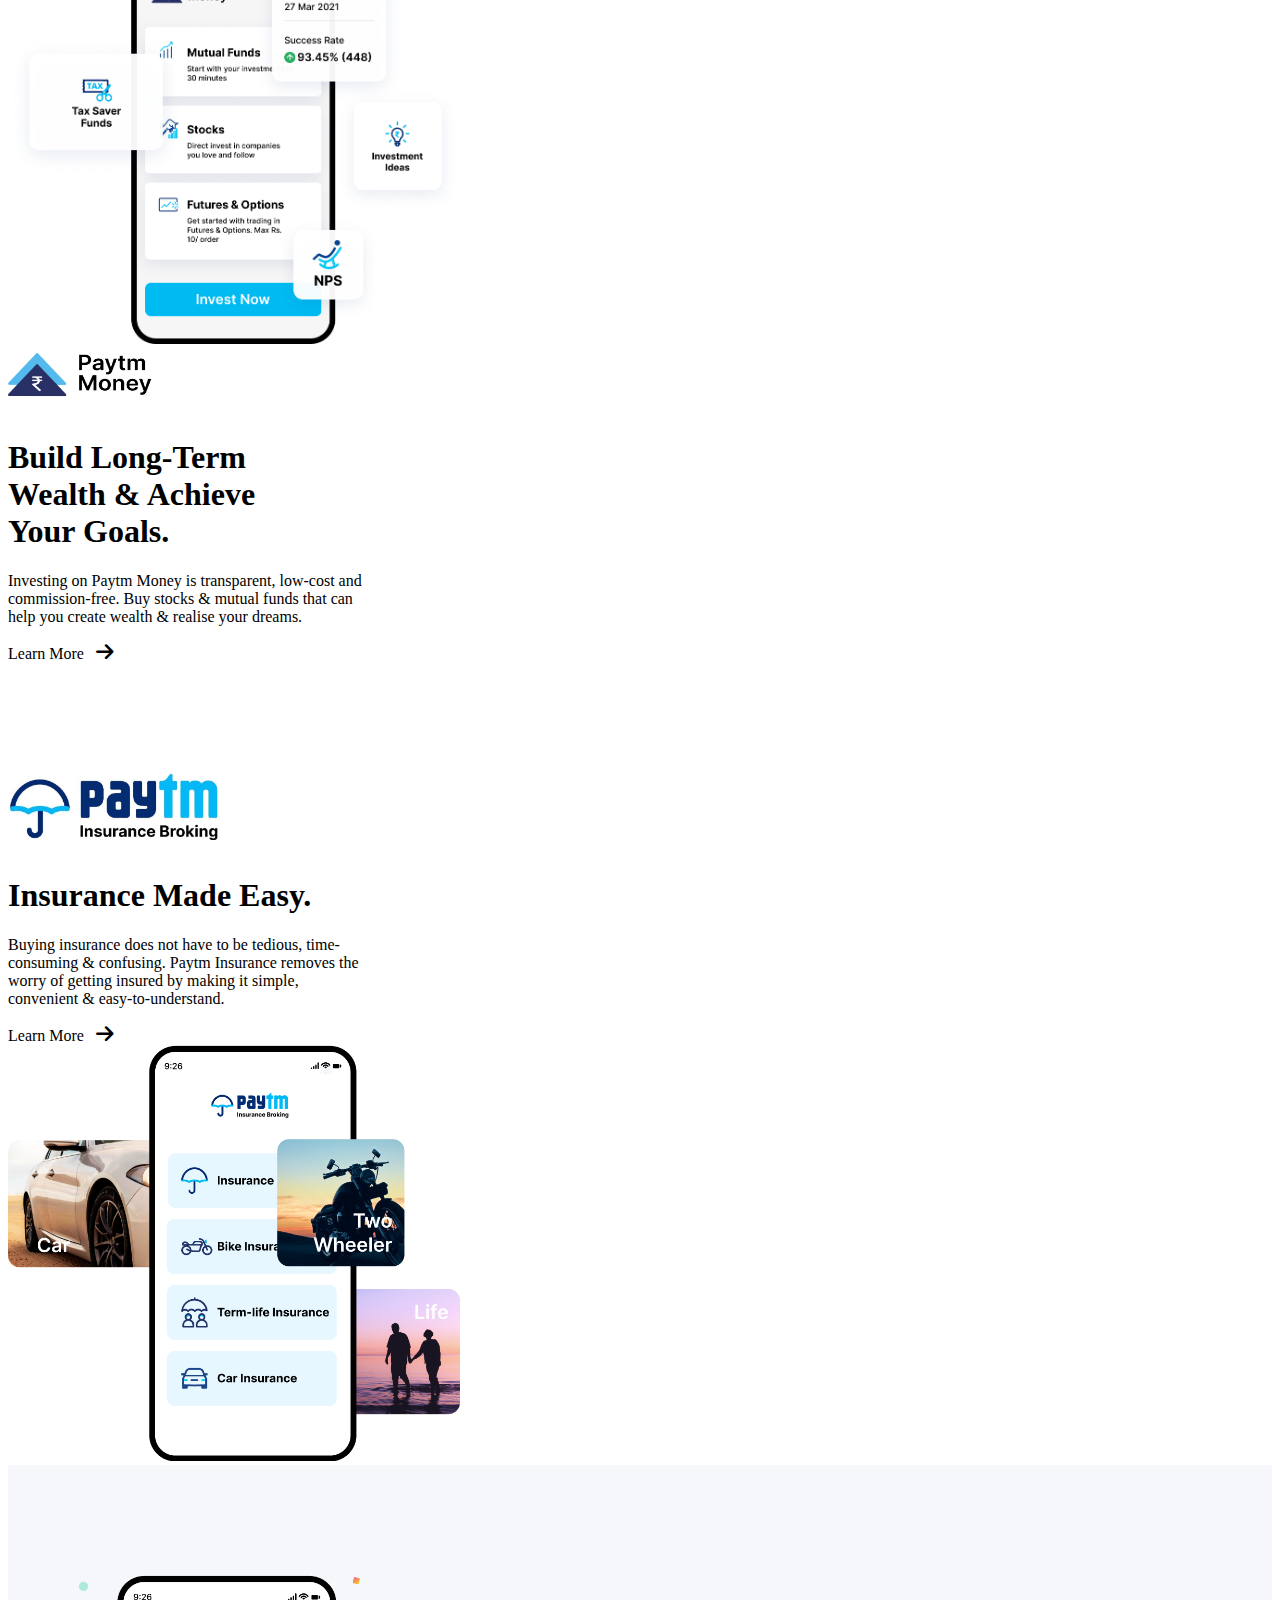
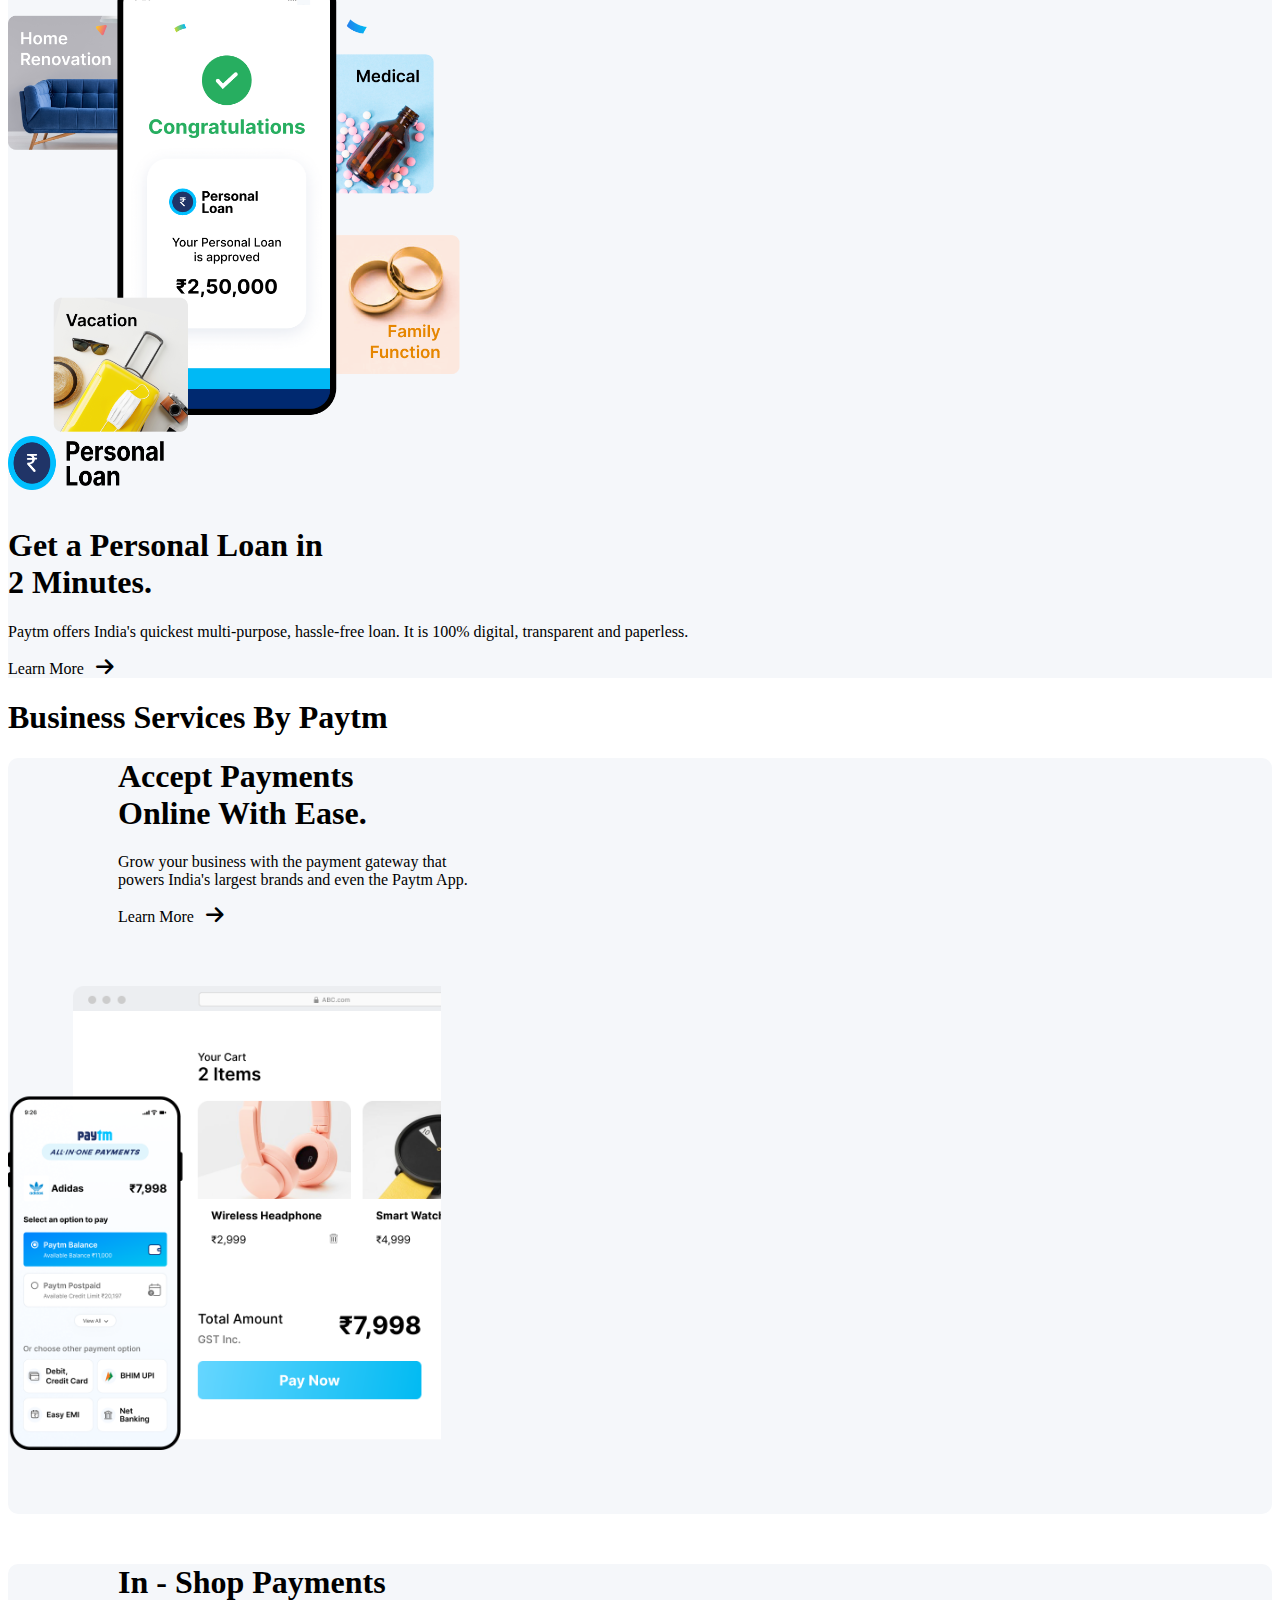
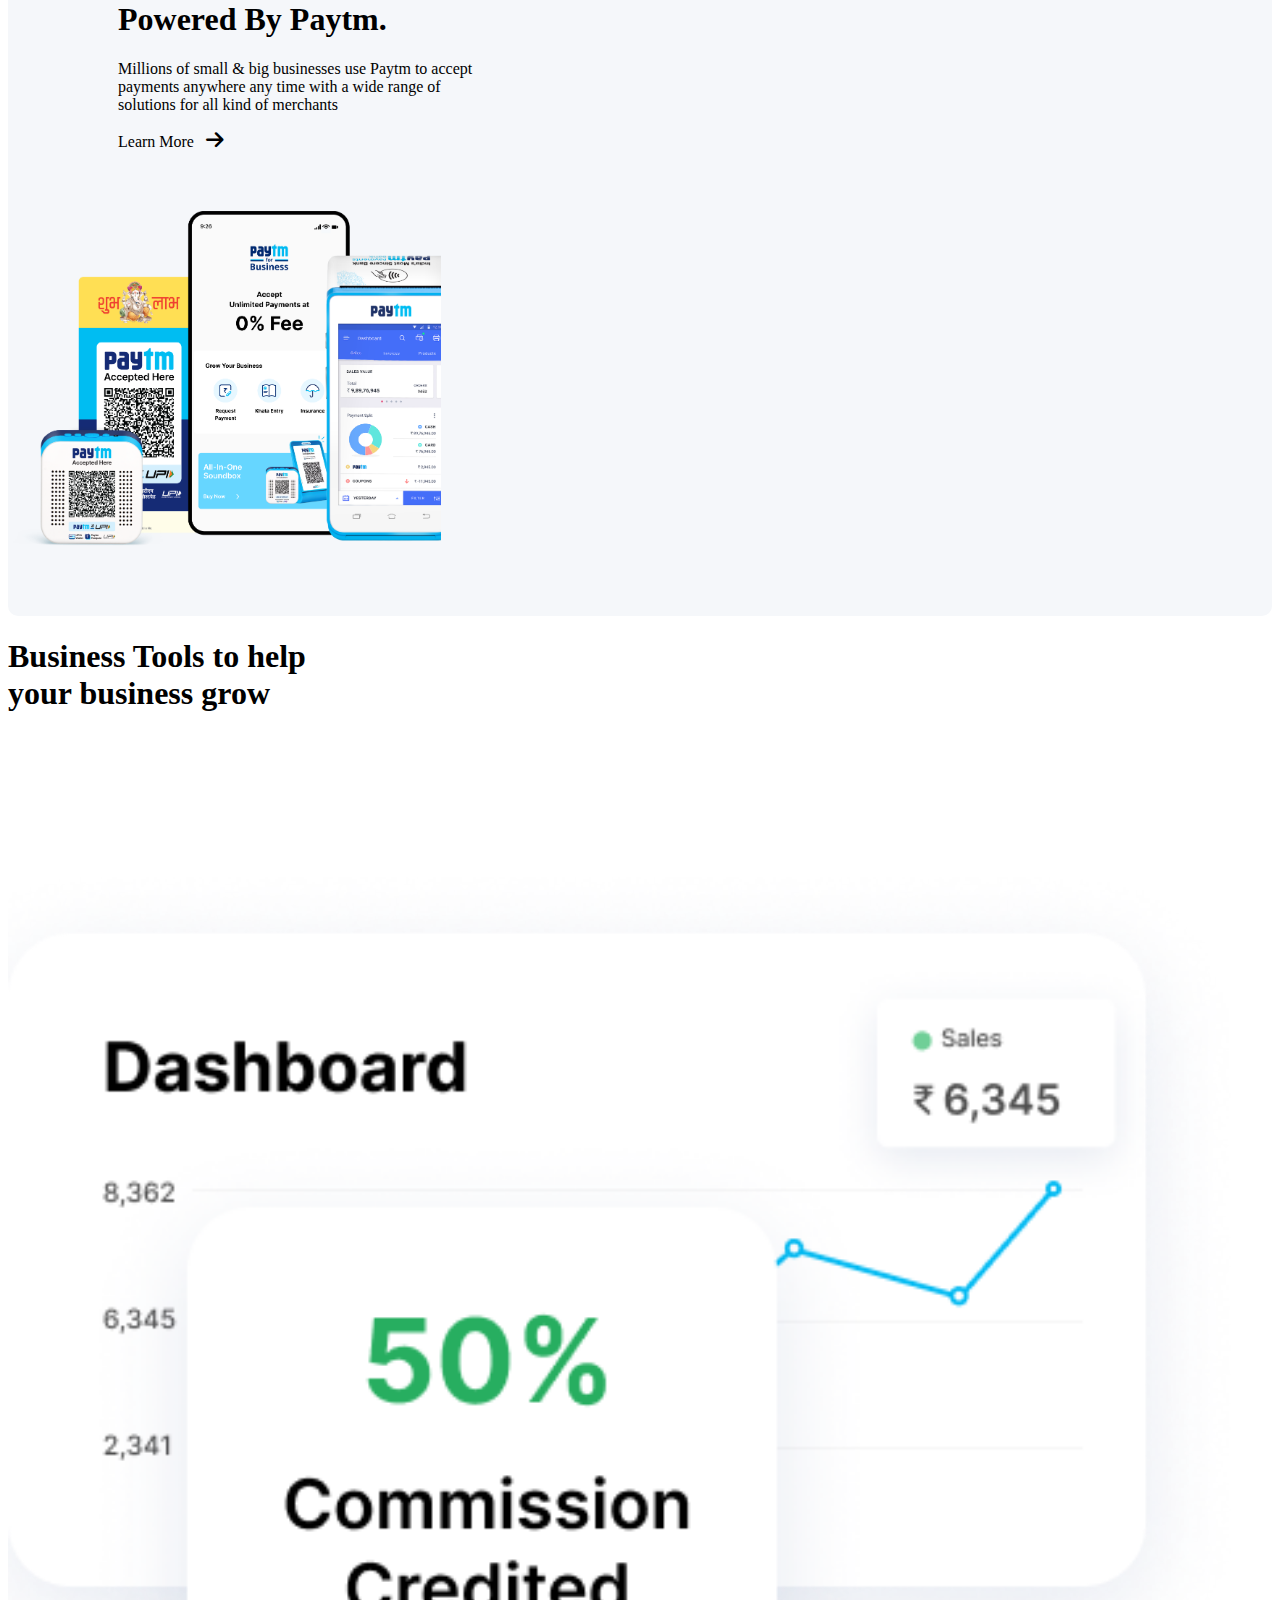
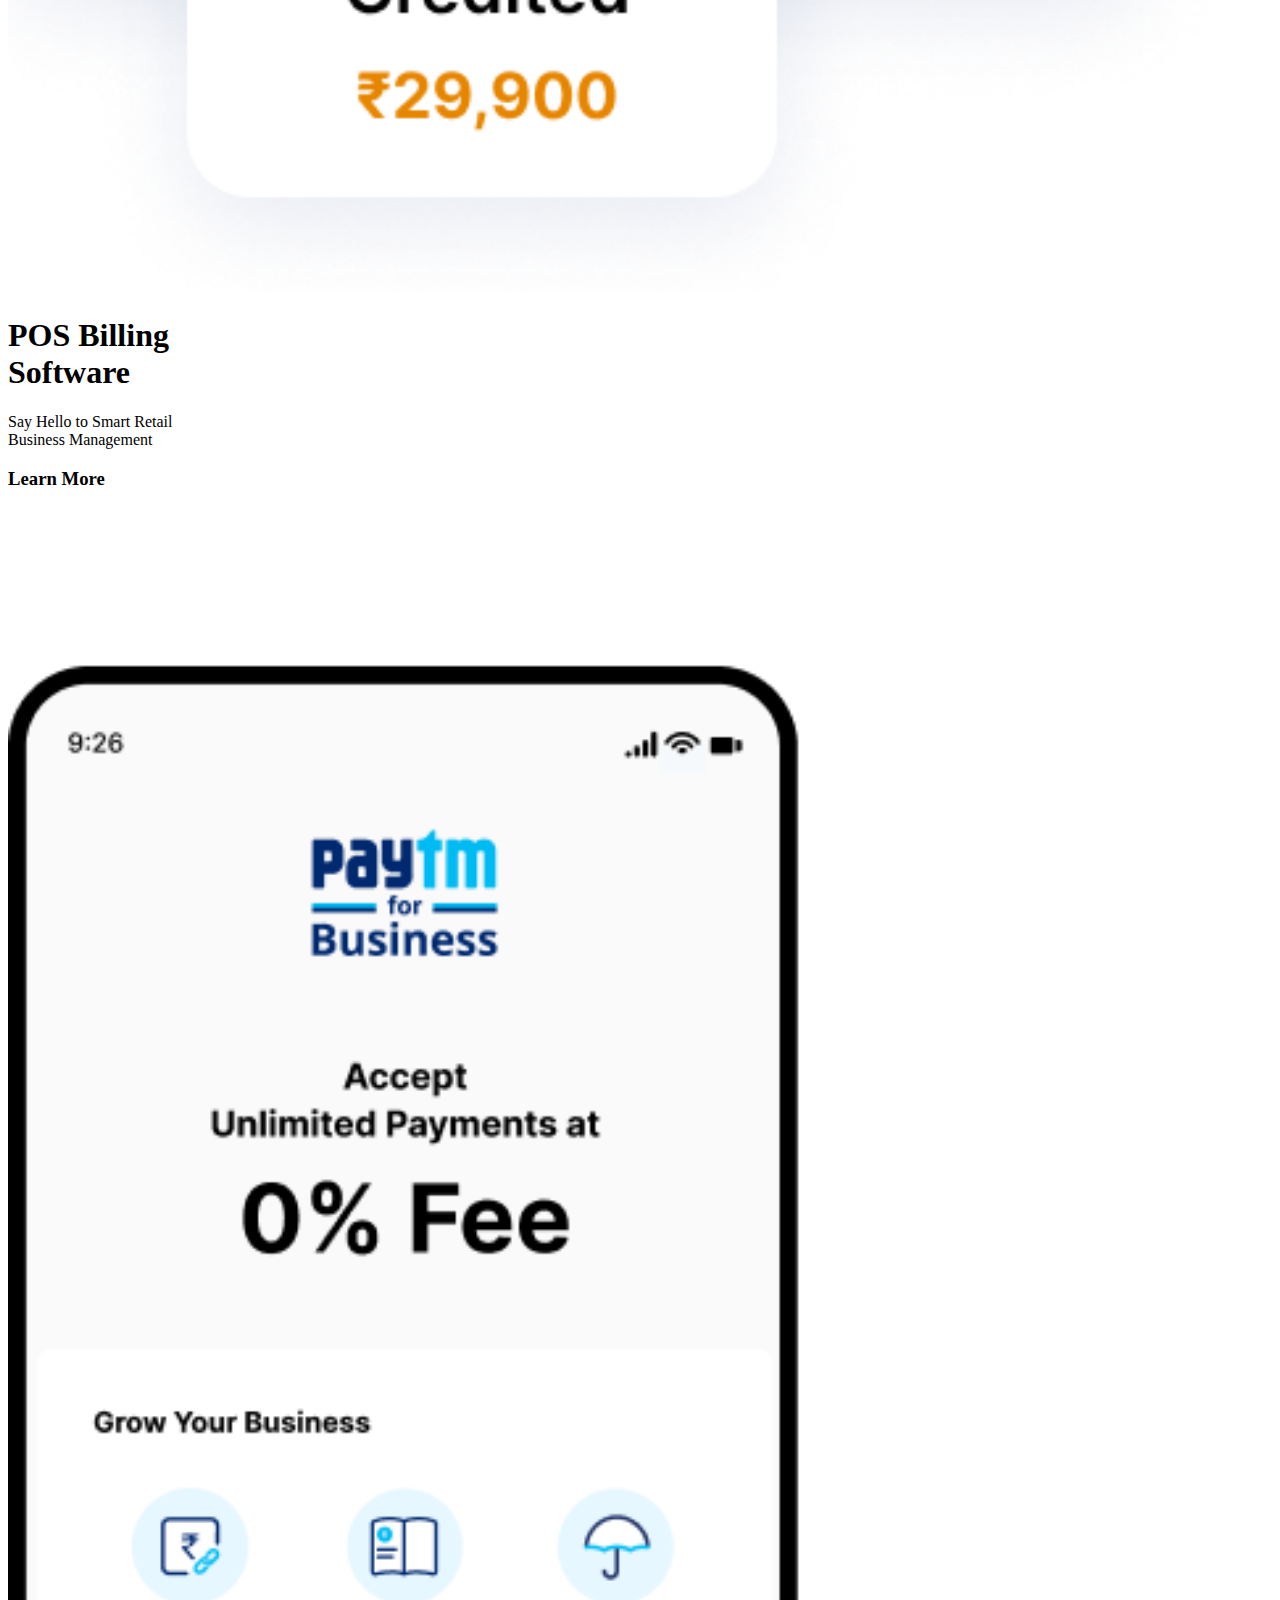
==== commit eb875cb6: "Update index.html" ====
--- a/index.html
+++ b/index.html
@@ -10,7 +10,7 @@
     <link rel="icon" href="https://paytm.com/favicon.ico" type="image/x-icon">
     <link rel="apple-touch-icon" href="https://paytm.com/favicon.ico">
 
-    <link rel="stylesheet" href="style.css"/>
+    <link rel="stylesheet" href="styles.css"/>
 
 </head>
 <body>
